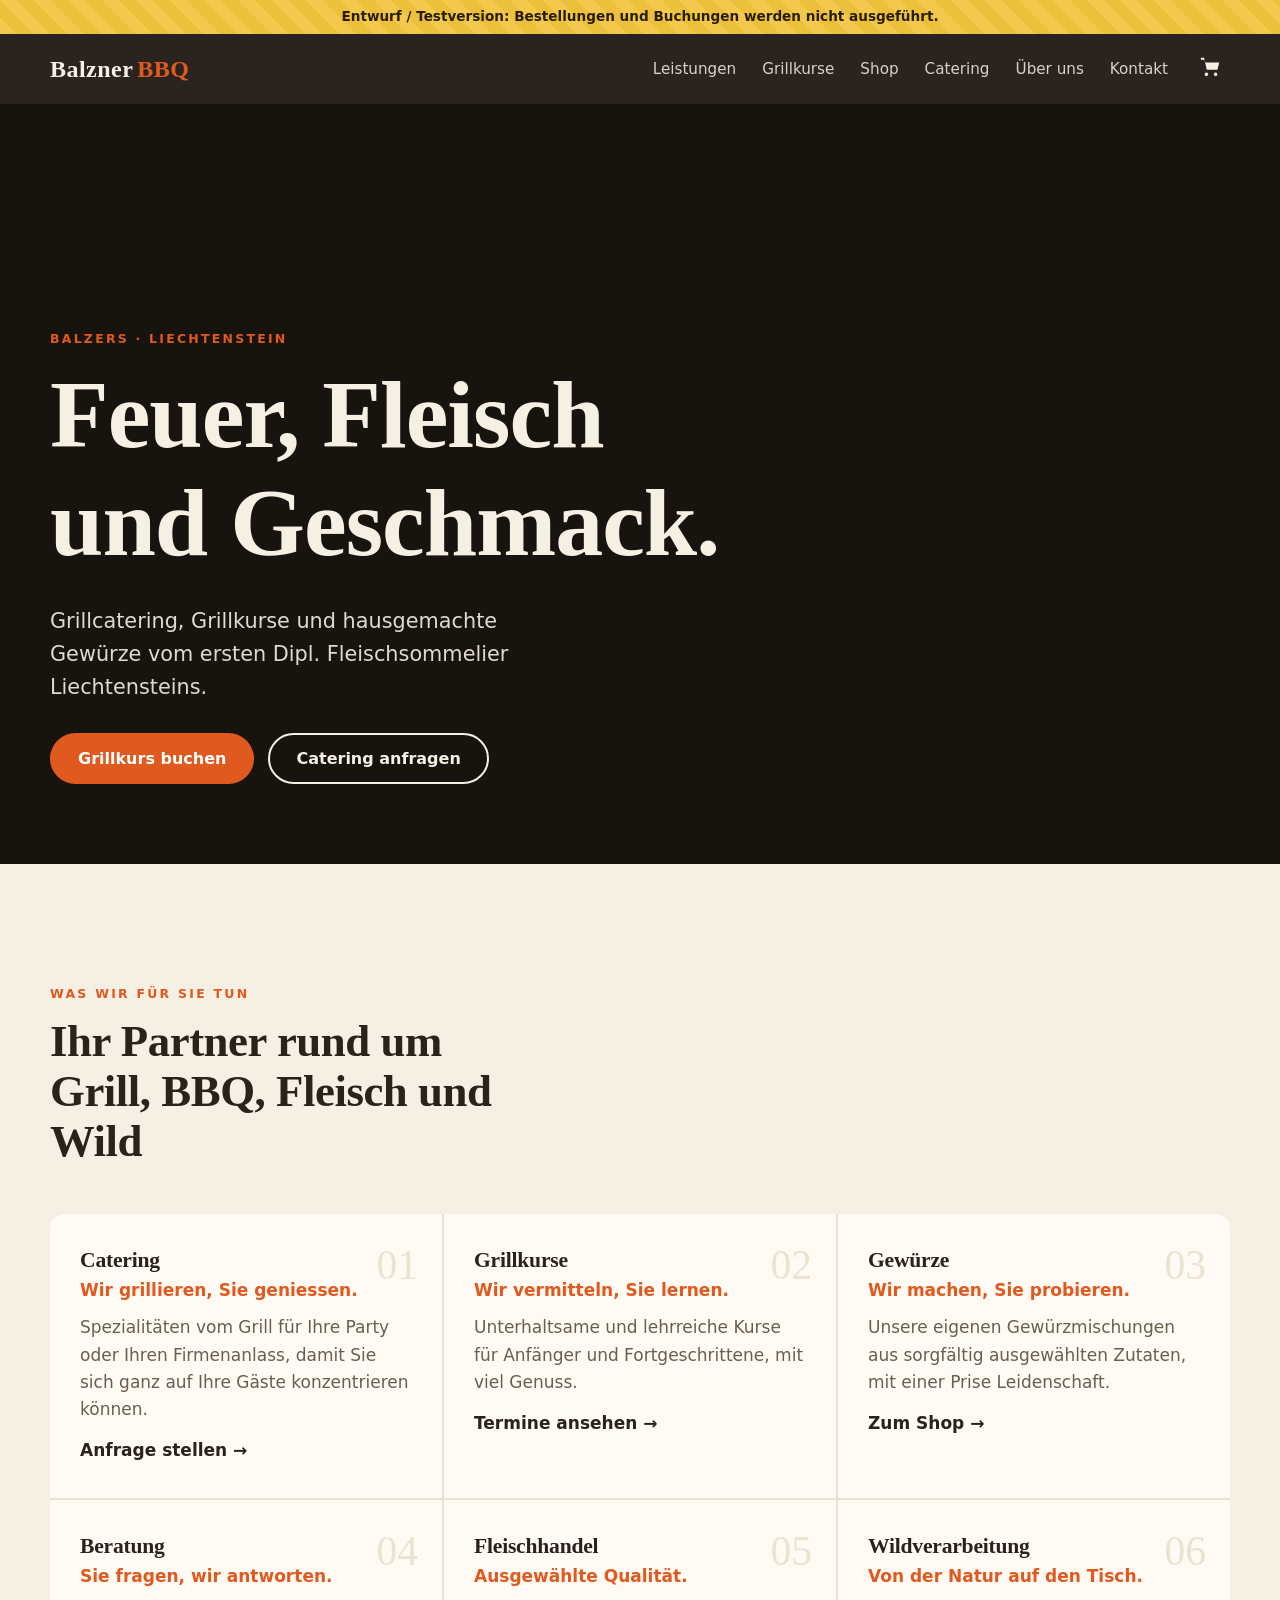
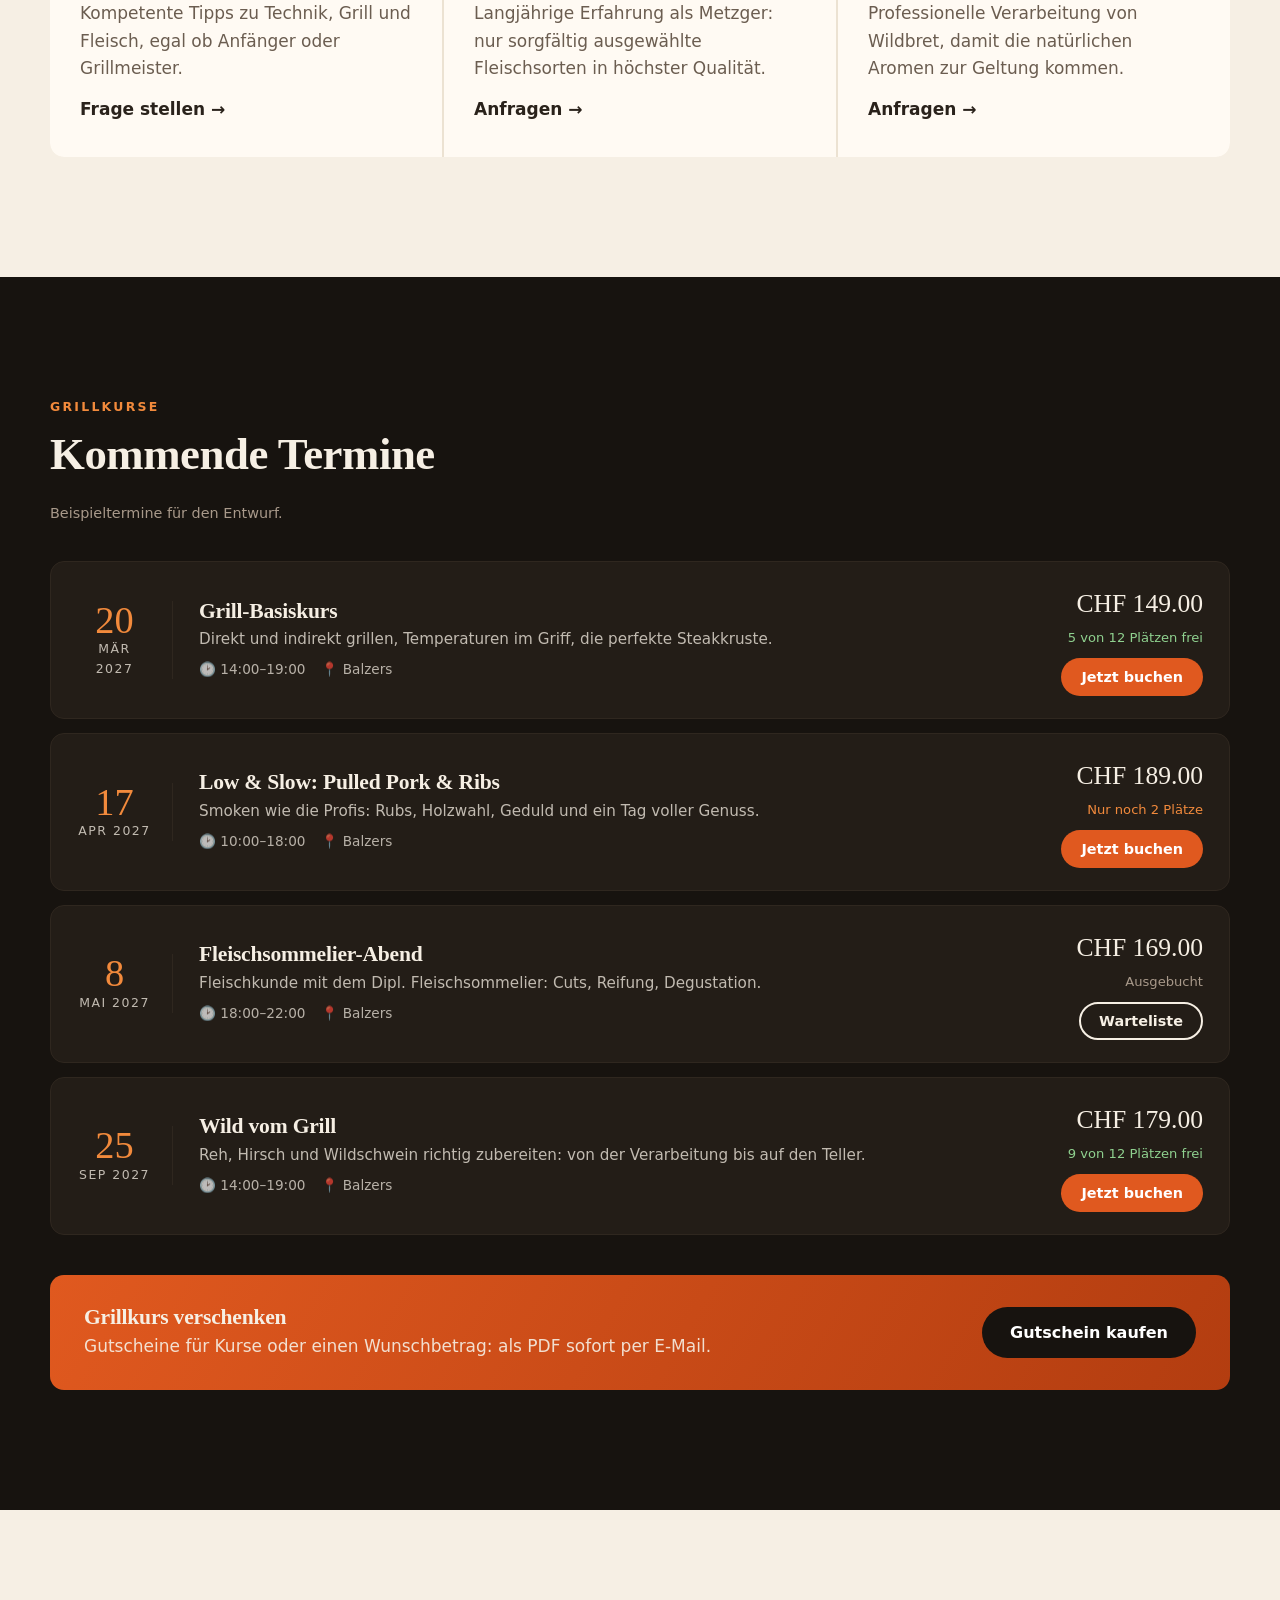
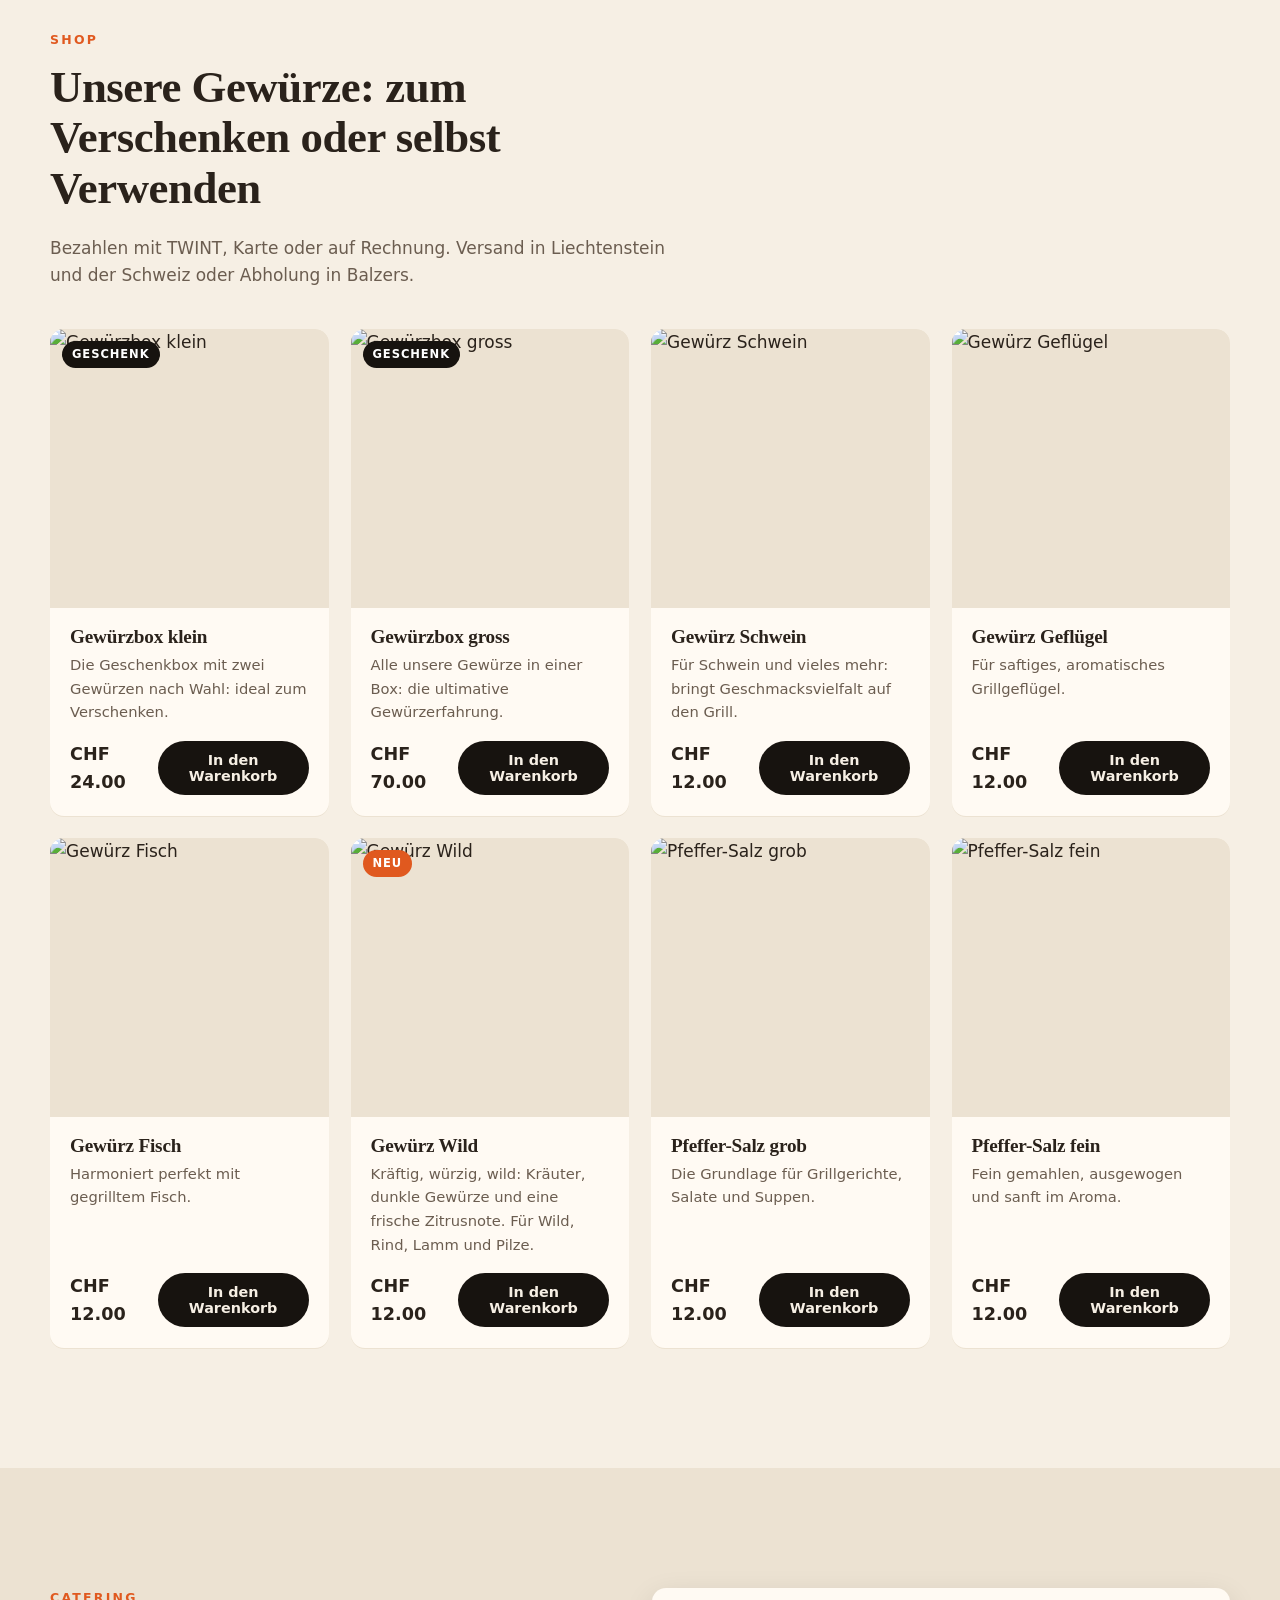
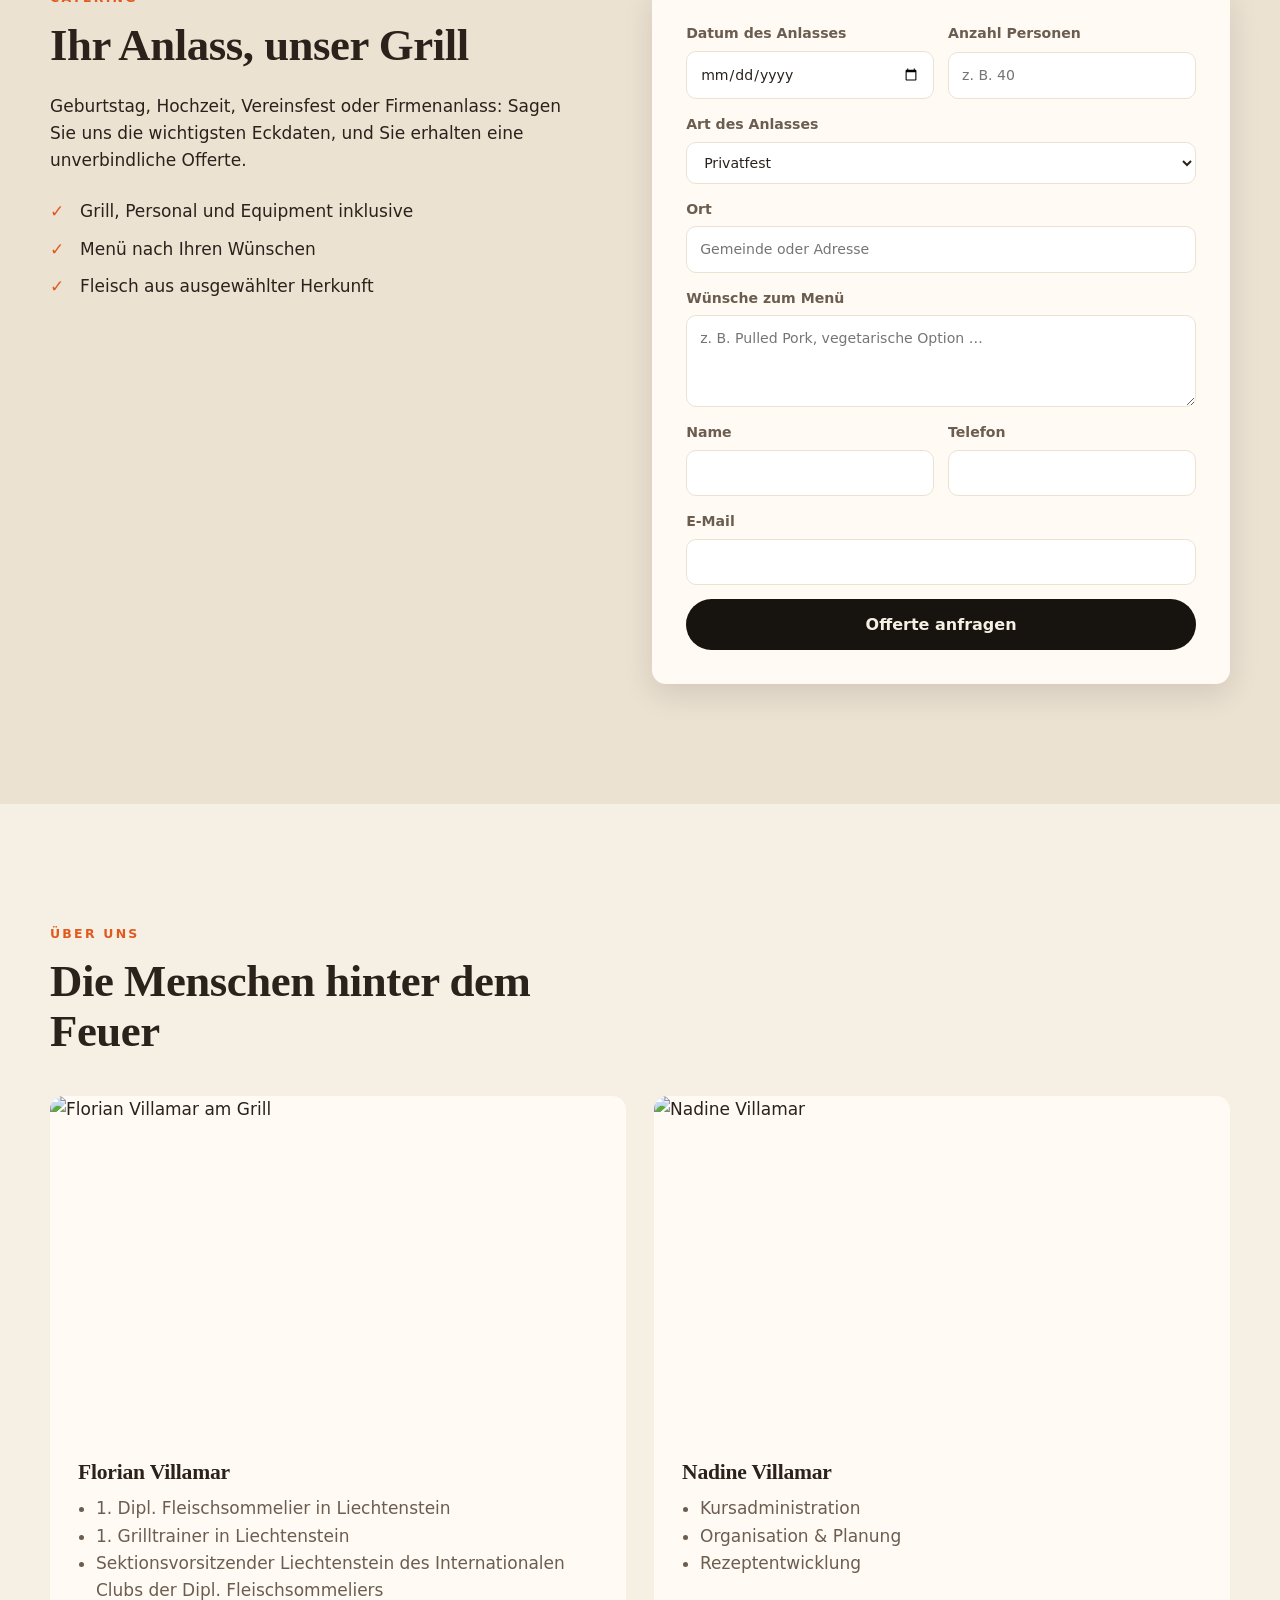
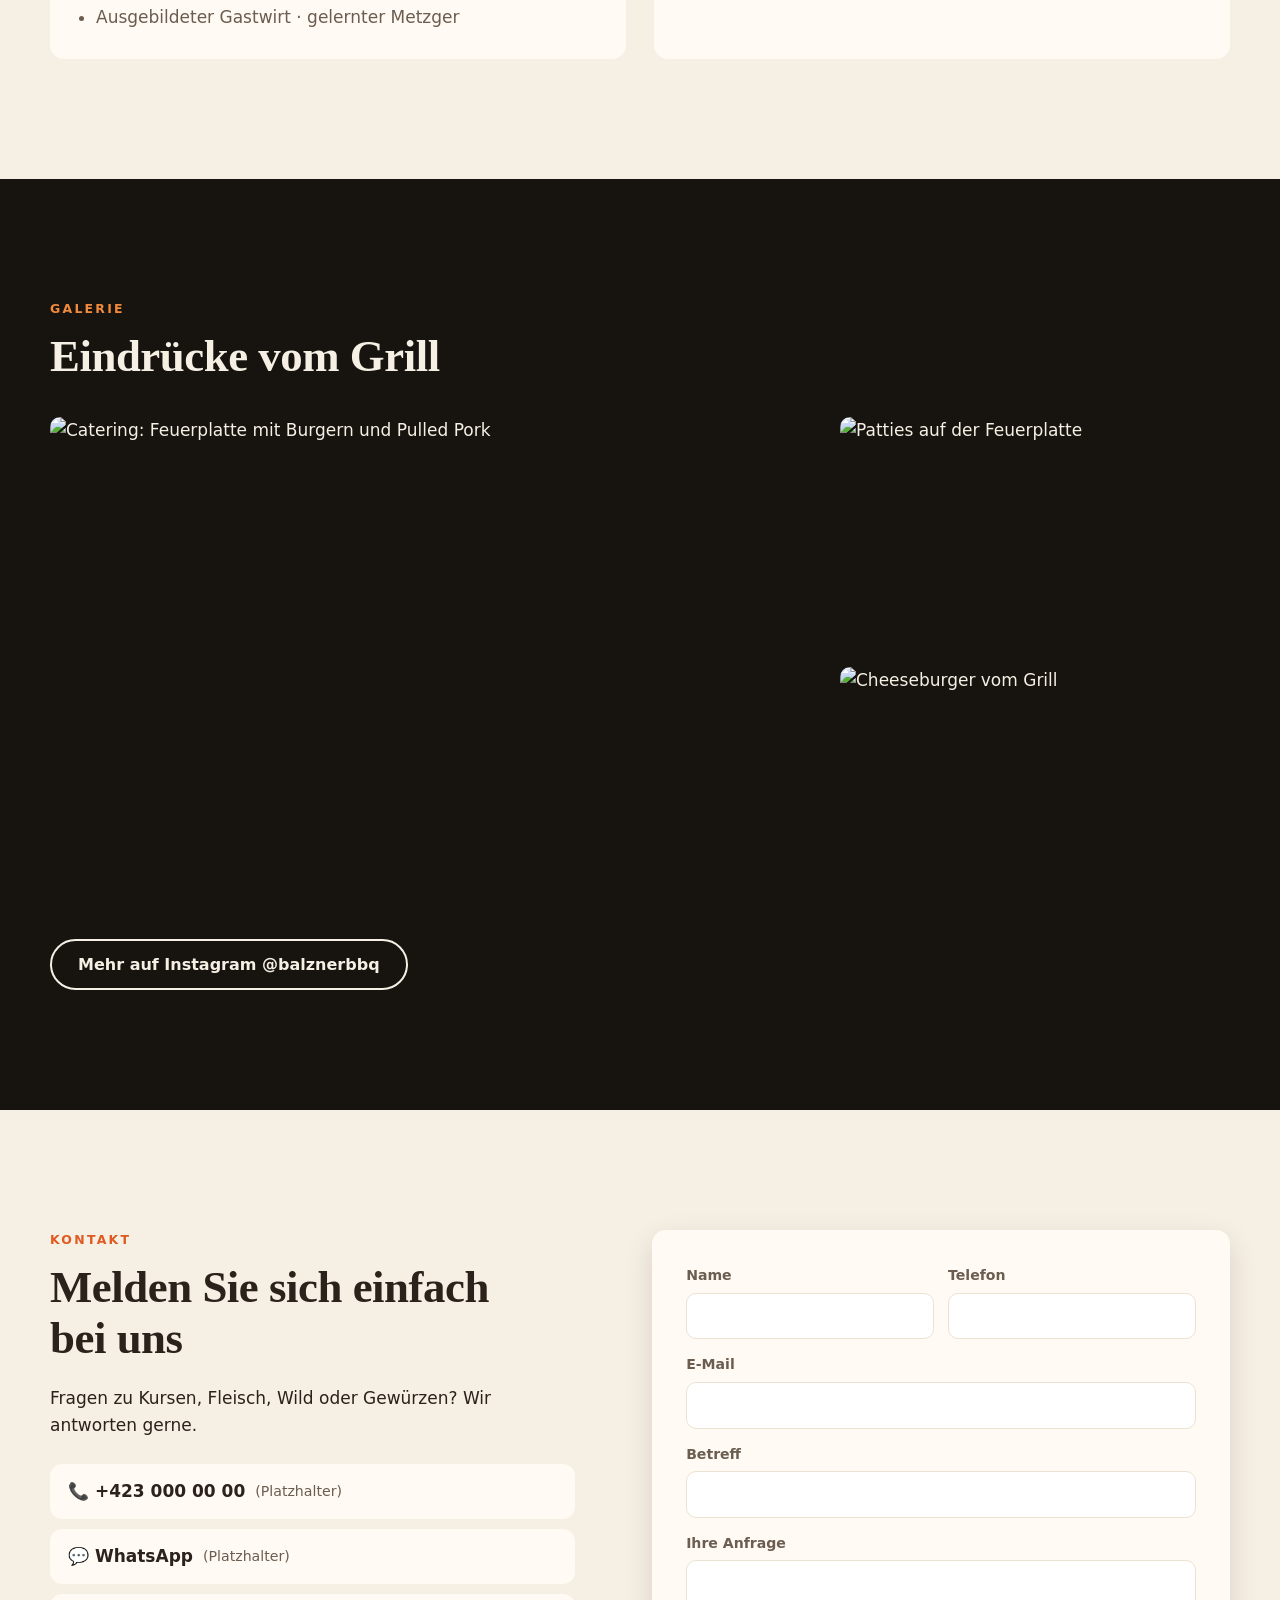
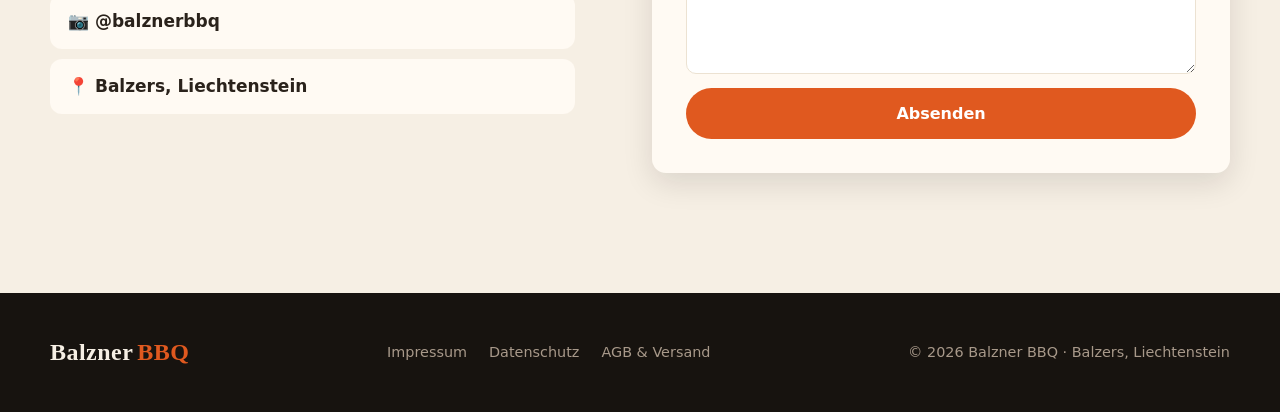
==== index.html @ 709d70c5 "Entwurf neue Webseite Balzner BBQ Statische Seite mit Shop-Demo (Warenkorb, Gewürzbox-Auswahl, TWINT" ====
<!doctype html>
<html lang="de">
<head>
  <meta charset="utf-8">
  <meta name="viewport" content="width=device-width, initial-scale=1">
  <!-- Testversion: Suchmaschinen sollen diese Seite NICHT aufnehmen. Für die fertige Seite entfernen. -->
  <meta name="robots" content="noindex, nofollow">
  <title>Balzner BBQ – Grillcatering, Kurse & Gewürze aus Balzers</title>
  <meta name="description" content="Grillcatering, Grillkurse, Gewürze, Fleisch und Wild aus Balzers, Liechtenstein.">
  <link rel="stylesheet" href="css/style.css">
</head>
<body>

<div class="demo-banner">Entwurf / Testversion: Bestellungen und Buchungen werden nicht ausgeführt.</div>

<header class="kopf" id="kopf">
  <div class="wrap kopf-inner">
    <a href="#top" class="logo">Balzner<span>BBQ</span></a>
    <nav class="nav" id="nav">
      <a href="#leistungen">Leistungen</a>
      <a href="#kurse">Grillkurse</a>
      <a href="#shop">Shop</a>
      <a href="#catering">Catering</a>
      <a href="#team">Über uns</a>
      <a href="#kontakt">Kontakt</a>
    </nav>
    <button class="warenkorb-btn" id="warenkorbOeffnen" aria-label="Warenkorb öffnen">
      <svg viewBox="0 0 24 24" width="22" height="22" aria-hidden="true"><path fill="currentColor" d="M7 18a2 2 0 1 0 0 4 2 2 0 0 0 0-4zm10 0a2 2 0 1 0 0 4 2 2 0 0 0 0-4zM5.2 4l.6 3H21l-2 8H7.4L4.4 2H1v2h2.6z"/></svg>
      <span class="badge" id="warenkorbAnzahl">0</span>
    </button>
    <button class="menu-btn" id="menuBtn" aria-label="Menü">☰</button>
  </div>
</header>

<main id="top">

  <!-- HERO -->
  <section class="hero">
    <div class="hero-bild" style="background-image:url('https://balzner-bbq.li/wp-content/uploads/2023/06/cropped-cropped-cropped-cropped-DSCF2362-scaled-1.jpg')"></div>
    <div class="wrap hero-inhalt">
      <p class="eyebrow">Balzers · Liechtenstein</p>
      <h1>Feuer, Fleisch<br>und Geschmack.</h1>
      <p class="lead">Grillcatering, Grillkurse und hausgemachte Gewürze vom ersten Dipl. Fleischsommelier Liechtensteins.</p>
      <div class="hero-buttons">
        <a href="#kurse" class="btn btn-glut">Grillkurs buchen</a>
        <a href="#catering" class="btn btn-hell">Catering anfragen</a>
      </div>
    </div>
  </section>

  <!-- LEISTUNGEN -->
  <section class="sektion" id="leistungen">
    <div class="wrap">
      <p class="eyebrow">Was wir für Sie tun</p>
      <h2>Ihr Partner rund um Grill, BBQ, Fleisch und Wild</h2>
      <div class="leistungen">
        <article class="leistung">
          <span class="nr">01</span>
          <h3>Catering</h3>
          <p class="claim">Wir grillieren, Sie geniessen.</p>
          <p>Spezialitäten vom Grill für Ihre Party oder Ihren Firmenanlass, damit Sie sich ganz auf Ihre Gäste konzentrieren können.</p>
          <a href="#catering" class="link">Anfrage stellen →</a>
        </article>
        <article class="leistung">
          <span class="nr">02</span>
          <h3>Grillkurse</h3>
          <p class="claim">Wir vermitteln, Sie lernen.</p>
          <p>Unterhaltsame und lehrreiche Kurse für Anfänger und Fortgeschrittene, mit viel Genuss.</p>
          <a href="#kurse" class="link">Termine ansehen →</a>
        </article>
        <article class="leistung">
          <span class="nr">03</span>
          <h3>Gewürze</h3>
          <p class="claim">Wir machen, Sie probieren.</p>
          <p>Unsere eigenen Gewürzmischungen aus sorgfältig ausgewählten Zutaten, mit einer Prise Leidenschaft.</p>
          <a href="#shop" class="link">Zum Shop →</a>
        </article>
        <article class="leistung">
          <span class="nr">04</span>
          <h3>Beratung</h3>
          <p class="claim">Sie fragen, wir antworten.</p>
          <p>Kompetente Tipps zu Technik, Grill und Fleisch, egal ob Anfänger oder Grillmeister.</p>
          <a href="#kontakt" class="link">Frage stellen →</a>
        </article>
        <article class="leistung">
          <span class="nr">05</span>
          <h3>Fleischhandel</h3>
          <p class="claim">Ausgewählte Qualität.</p>
          <p>Langjährige Erfahrung als Metzger: nur sorgfältig ausgewählte Fleischsorten in höchster Qualität.</p>
          <a href="#kontakt" class="link">Anfragen →</a>
        </article>
        <article class="leistung">
          <span class="nr">06</span>
          <h3>Wildverarbeitung</h3>
          <p class="claim">Von der Natur auf den Tisch.</p>
          <p>Professionelle Verarbeitung von Wildbret, damit die natürlichen Aromen zur Geltung kommen.</p>
          <a href="#kontakt" class="link">Anfragen →</a>
        </article>
      </div>
    </div>
  </section>

  <!-- GRILLKURSE -->
  <section class="sektion dunkel" id="kurse">
    <div class="wrap">
      <p class="eyebrow">Grillkurse</p>
      <h2>Kommende Termine</h2>
      <p class="hinweis-klein">Beispieltermine für den Entwurf.</p>
      <div class="kurse" id="kursListe"><!-- wird von js/app.js gefüllt --></div>
      <div class="gutschein">
        <div>
          <h3>Grillkurs verschenken</h3>
          <p>Gutscheine für Kurse oder einen Wunschbetrag: als PDF sofort per E-Mail.</p>
        </div>
        <button class="btn btn-glut" data-gutschein>Gutschein kaufen</button>
      </div>
    </div>
  </section>

  <!-- SHOP -->
  <section class="sektion" id="shop">
    <div class="wrap">
      <p class="eyebrow">Shop</p>
      <h2>Unsere Gewürze: zum Verschenken oder selbst Verwenden</h2>
      <p class="sub">Bezahlen mit TWINT, Karte oder auf Rechnung. Versand in Liechtenstein und der Schweiz oder Abholung in Balzers.</p>
      <div class="produkte" id="produktListe"><!-- wird von js/app.js gefüllt --></div>
    </div>
  </section>

  <!-- CATERING -->
  <section class="sektion akzent" id="catering">
    <div class="wrap catering">
      <div>
        <p class="eyebrow">Catering</p>
        <h2>Ihr Anlass, unser Grill</h2>
        <p>Geburtstag, Hochzeit, Vereinsfest oder Firmenanlass: Sagen Sie uns die wichtigsten Eckdaten, und Sie erhalten eine unverbindliche Offerte.</p>
        <ul class="haken">
          <li>Grill, Personal und Equipment inklusive</li>
          <li>Menü nach Ihren Wünschen</li>
          <li>Fleisch aus ausgewählter Herkunft</li>
        </ul>
      </div>
      <form class="formular" id="cateringForm">
        <div class="reihe">
          <label>Datum des Anlasses<input type="date" name="datum" required></label>
          <label>Anzahl Personen<input type="number" name="personen" min="10" placeholder="z. B. 40" required></label>
        </div>
        <label>Art des Anlasses
          <select name="art">
            <option>Privatfest</option><option>Firmenanlass</option><option>Hochzeit</option><option>Vereinsfest</option><option>Anderes</option>
          </select>
        </label>
        <label>Ort<input type="text" name="ort" placeholder="Gemeinde oder Adresse"></label>
        <label>Wünsche zum Menü<textarea name="wuensche" rows="3" placeholder="z. B. Pulled Pork, vegetarische Option …"></textarea></label>
        <div class="reihe">
          <label>Name<input type="text" name="name" required></label>
          <label>Telefon<input type="tel" name="telefon" required></label>
        </div>
        <label>E-Mail<input type="email" name="email" required></label>
        <button class="btn btn-dunkel" type="submit">Offerte anfragen</button>
      </form>
    </div>
  </section>

  <!-- TEAM -->
  <section class="sektion" id="team">
    <div class="wrap">
      <p class="eyebrow">Über uns</p>
      <h2>Die Menschen hinter dem Feuer</h2>
      <div class="team">
        <article class="person">
          <img src="https://balzner-bbq.li/wp-content/uploads/2021/03/villa-bge-zange-SMALL.jpg" alt="Florian Villamar am Grill" loading="lazy">
          <div>
            <h3>Florian Villamar</h3>
            <ul>
              <li>1. Dipl. Fleischsommelier in Liechtenstein</li>
              <li>1. Grilltrainer in Liechtenstein</li>
              <li>Sektionsvorsitzender Liechtenstein des Internationalen Clubs der Dipl. Fleischsommeliers</li>
              <li>Ausgebildeter Gastwirt · gelernter Metzger</li>
            </ul>
          </div>
        </article>
        <article class="person">
          <img src="https://balzner-bbq.li/wp-content/uploads/2021/03/cropped-IMGP2671hg.jpg" alt="Nadine Villamar" loading="lazy">
          <div>
            <h3>Nadine Villamar</h3>
            <ul>
              <li>Kursadministration</li>
              <li>Organisation & Planung</li>
              <li>Rezeptentwicklung</li>
            </ul>
          </div>
        </article>
      </div>
    </div>
  </section>

  <!-- GALERIE (eigene Bilder statt Instagram-Feed) -->
  <section class="sektion dunkel" id="galerie">
    <div class="wrap">
      <p class="eyebrow">Galerie</p>
      <h2>Eindrücke vom Grill</h2>
      <div class="galerie">
        <img src="https://balzner-bbq.li/wp-content/uploads/2023/06/cropped-DSCF2290-scaled-2.jpg" alt="Catering: Feuerplatte mit Burgern und Pulled Pork" loading="lazy">
        <img src="https://balzner-bbq.li/wp-content/uploads/2023/06/cropped-DSCF2277-scaled-1.jpg" alt="Patties auf der Feuerplatte" loading="lazy">
        <img src="https://balzner-bbq.li/wp-content/uploads/2020/07/20382394-5788-47F7-A30A-A5E1FEEA3D3F.jpg" alt="Cheeseburger vom Grill" loading="lazy">
      </div>
      <a class="btn btn-hell" href="https://www.instagram.com/balznerbbq/" target="_blank" rel="noopener">Mehr auf Instagram @balznerbbq</a>
    </div>
  </section>

  <!-- KONTAKT -->
  <section class="sektion" id="kontakt">
    <div class="wrap kontakt">
      <div>
        <p class="eyebrow">Kontakt</p>
        <h2>Melden Sie sich einfach bei uns</h2>
        <p>Fragen zu Kursen, Fleisch, Wild oder Gewürzen? Wir antworten gerne.</p>
        <div class="kontakt-wege">
          <!-- PLATZHALTER: echte Nummer / Adresse vom Kunden einsetzen -->
          <a href="tel:+423000000000" class="weg">📞 +423 000 00 00 <small>(Platzhalter)</small></a>
          <a href="https://wa.me/423000000000" class="weg">💬 WhatsApp <small>(Platzhalter)</small></a>
          <a href="https://www.instagram.com/balznerbbq/" class="weg" target="_blank" rel="noopener">📷 @balznerbbq</a>
          <span class="weg">📍 Balzers, Liechtenstein</span>
        </div>
      </div>
      <form class="formular" id="kontaktForm">
        <div class="reihe">
          <label>Name<input type="text" name="name" required></label>
          <label>Telefon<input type="tel" name="telefon"></label>
        </div>
        <label>E-Mail<input type="email" name="email" required></label>
        <label>Betreff<input type="text" name="betreff"></label>
        <label>Ihre Anfrage<textarea name="anfrage" rows="4" required></textarea></label>
        <button class="btn btn-glut" type="submit">Absenden</button>
      </form>
    </div>
  </section>
</main>

<footer class="fuss">
  <div class="wrap fuss-inner">
    <div class="logo">Balzner<span>BBQ</span></div>
    <nav>
      <a href="#" data-info="impressum">Impressum</a>
      <a href="#" data-info="datenschutz">Datenschutz</a>
      <a href="#" data-info="agb">AGB & Versand</a>
    </nav>
    <p>© <span id="jahr"></span> Balzner BBQ · Balzers, Liechtenstein</p>
  </div>
</footer>

<!-- WARENKORB (seitliche Leiste) -->
<div class="overlay" id="overlay"></div>
<aside class="warenkorb" id="warenkorb" aria-label="Warenkorb">
  <div class="wk-kopf">
    <h3>Warenkorb</h3>
    <button class="schliessen" data-schliessen aria-label="Schliessen">×</button>
  </div>
  <div class="wk-inhalt" id="wkInhalt"></div>
  <div class="wk-fuss" id="wkFuss"></div>
</aside>

<!-- DIALOG (für Box-Auswahl, Kursbuchung, Kasse, Meldungen) -->
<dialog class="dialog" id="dialog">
  <button class="schliessen" data-dialog-zu aria-label="Schliessen">×</button>
  <div id="dialogInhalt"></div>
</dialog>

<script src="js/data.js"></script>
<script src="js/app.js"></script>
</body>
</html>
---- css/style.css ----
/* =========================================================
   Balzner BBQ – Gestaltung
   Farben: Kohle (dunkel), Glut (orange), Asche/Creme (hell)
   Schriften: Systemschriften, damit nichts von Google & Co. geladen wird (Datenschutz)
   ========================================================= */

:root {
  --kohle: #17130f;
  --kohle-2: #231d17;
  --kohle-3: #2f271f;
  --glut: #e0591f;
  --glut-hell: #f28a3c;
  --creme: #f6efe4;
  --creme-2: #ece2d2;
  --text: #2a221b;
  --text-hell: #6b5d50;
  --weiss: #fffaf3;
  --radius: 14px;
  --schatten: 0 10px 30px rgba(23, 19, 15, .12);
  --titel: "Iowan Old Style", "Palatino Linotype", Palatino, Georgia, serif;
  --sans: system-ui, -apple-system, "Segoe UI", Roboto, "Helvetica Neue", Arial, sans-serif;
}

* { box-sizing: border-box; }
html { scroll-behavior: smooth; scroll-padding-top: 90px; }
body {
  margin: 0;
  font-family: var(--sans);
  font-size: 17px;
  line-height: 1.6;
  color: var(--text);
  background: var(--creme);
  -webkit-font-smoothing: antialiased;
}
img { max-width: 100%; display: block; }
a { color: inherit; }
h1, h2, h3 { font-family: var(--titel); line-height: 1.12; margin: 0 0 .5em; letter-spacing: -.01em; }
h2 { font-size: clamp(1.8rem, 4vw, 2.8rem); max-width: 22ch; }
h3 { font-size: 1.35rem; }

.wrap { width: min(1180px, 100% - 32px); margin-inline: auto; }

/* Hinweis-Balken oben für die Testversion */
.demo-banner {
  background: repeating-linear-gradient(45deg, #f2c94c, #f2c94c 12px, #ecc03a 12px, #ecc03a 24px);
  color: #2a1d00; text-align: center; font-size: .85rem; font-weight: 600; padding: 6px 12px;
}

/* ---------- Kopfzeile ---------- */
.kopf {
  position: sticky; top: 0; z-index: 50;
  background: rgba(23, 19, 15, .92);
  backdrop-filter: blur(10px);
  color: var(--creme);
}
.kopf-inner { display: flex; align-items: center; gap: 24px; height: 70px; }
.logo { font-family: var(--titel); font-size: 1.5rem; font-weight: 700; text-decoration: none; letter-spacing: .02em; }
.logo span { color: var(--glut); margin-left: 4px; }
.nav { display: flex; gap: 26px; margin-left: auto; }
.nav a { text-decoration: none; font-size: .95rem; opacity: .85; transition: opacity .2s, color .2s; }
.nav a:hover { opacity: 1; color: var(--glut-hell); }
.warenkorb-btn, .menu-btn {
  background: none; border: 0; color: inherit; cursor: pointer; position: relative; padding: 8px;
}
.badge {
  position: absolute; top: 0; right: -4px; min-width: 20px; height: 20px; border-radius: 10px;
  background: var(--glut); color: #fff; font-size: .72rem; font-weight: 700;
  display: grid; place-items: center; padding: 0 5px;
}
.badge.leer { display: none; }
.menu-btn { display: none; font-size: 1.5rem; }

/* ---------- Buttons ---------- */
.btn {
  display: inline-flex; align-items: center; justify-content: center; gap: 8px;
  padding: 14px 26px; border-radius: 999px; border: 2px solid transparent;
  font: 600 1rem var(--sans); text-decoration: none; cursor: pointer;
  transition: transform .15s, background .2s, color .2s, border-color .2s;
}
.btn:hover { transform: translateY(-2px); }
.btn:disabled { opacity: .45; cursor: not-allowed; transform: none; }
.btn-glut { background: var(--glut); color: #fff; }
.btn-glut:hover { background: var(--glut-hell); }
.btn-hell { border-color: currentColor; color: var(--creme); background: transparent; }
.btn-hell:hover { background: var(--creme); color: var(--kohle); border-color: var(--creme); }
.btn-dunkel { background: var(--kohle); color: var(--creme); }
.btn-klein { padding: 9px 18px; font-size: .9rem; }
.btn-voll { width: 100%; }

/* ---------- Hero ---------- */
.hero { position: relative; min-height: min(86vh, 760px); display: flex; align-items: flex-end; color: var(--creme); overflow: hidden; background: var(--kohle); }
.hero-bild { position: absolute; inset: 0; background-size: cover; background-position: center; transform: scale(1.04); }
.hero::after {
  content: ""; position: absolute; inset: 0;
  background: linear-gradient(180deg, rgba(23,19,15,.25) 0%, rgba(23,19,15,.55) 50%, rgba(23,19,15,.95) 100%);
}
.hero-inhalt { position: relative; z-index: 1; padding: 120px 0 80px; }
.hero h1 { font-size: clamp(2.8rem, 8vw, 6rem); margin-bottom: .3em; }
.lead { font-size: clamp(1.1rem, 2vw, 1.3rem); max-width: 40ch; opacity: .9; }
.hero-buttons { display: flex; flex-wrap: wrap; gap: 14px; margin-top: 28px; }
.eyebrow {
  text-transform: uppercase; letter-spacing: .18em; font-size: .78rem; font-weight: 700;
  color: var(--glut); margin: 0 0 12px;
}

/* ---------- Sektionen ---------- */
.sektion { padding: clamp(64px, 10vw, 120px) 0; }
.sektion.dunkel { background: var(--kohle); color: var(--creme); }
.sektion.dunkel .eyebrow { color: var(--glut-hell); }
.sektion.akzent { background: var(--creme-2); }
.sub, .hinweis-klein { color: var(--text-hell); max-width: 60ch; }
.dunkel .hinweis-klein { color: #a8998a; font-size: .9rem; }

/* Leistungen */
.leistungen { display: grid; grid-template-columns: repeat(auto-fill, minmax(300px, 1fr)); gap: 2px; margin-top: 48px; background: var(--creme-2); border-radius: var(--radius); overflow: hidden; }
.leistung { background: var(--weiss); padding: 34px 30px; position: relative; transition: background .2s; }
.leistung:hover { background: #fff; }
.leistung .nr { font-family: var(--titel); font-size: 2.6rem; color: var(--creme-2); position: absolute; top: 18px; right: 24px; }
.leistung .claim { color: var(--glut); font-weight: 600; margin: -6px 0 10px; }
.leistung p { margin: 0 0 14px; color: var(--text-hell); }
.link { font-weight: 600; text-decoration: none; color: var(--text); }
.link:hover { color: var(--glut); }

/* Kurse */
.kurse { display: grid; gap: 14px; margin: 36px 0 40px; }
.kurs {
  display: grid; grid-template-columns: 96px 1fr auto; gap: 26px; align-items: center;
  background: var(--kohle-2); border: 1px solid var(--kohle-3); border-radius: var(--radius); padding: 22px 26px;
  transition: border-color .2s;
}
.kurs:hover { border-color: var(--glut); }
.kurs-datum { text-align: center; border-right: 1px solid var(--kohle-3); padding-right: 20px; }
.kurs-datum .tag { font-family: var(--titel); font-size: 2.4rem; line-height: 1; color: var(--glut-hell); }
.kurs-datum .monat { text-transform: uppercase; letter-spacing: .12em; font-size: .78rem; opacity: .75; }
.kurs h3 { margin-bottom: .2em; }
.kurs p { margin: 0; opacity: .75; font-size: .95rem; }
.kurs-meta { display: flex; flex-wrap: wrap; gap: 16px; font-size: .85rem; opacity: .7; margin-top: 8px; }
.kurs-aktion { text-align: right; }
.kurs-preis { font-family: var(--titel); font-size: 1.6rem; display: block; }
.plaetze { font-size: .82rem; display: block; margin: 2px 0 10px; color: #8fd18f; }
.plaetze.wenig { color: var(--glut-hell); }
.plaetze.voll { color: #a8998a; }

.gutschein {
  display: flex; gap: 24px; align-items: center; justify-content: space-between; flex-wrap: wrap;
  background: linear-gradient(120deg, var(--glut) 0%, #b33d10 100%); border-radius: var(--radius); padding: 30px 34px;
}
.gutschein h3 { margin-bottom: .2em; }
.gutschein p { margin: 0; opacity: .9; }
.gutschein .btn-glut { background: var(--kohle); }

/* Produkte */
.produkte { display: grid; grid-template-columns: repeat(auto-fill, minmax(250px, 1fr)); gap: 22px; margin-top: 40px; }
.produkt {
  background: var(--weiss); border-radius: var(--radius); overflow: hidden; display: flex; flex-direction: column;
  box-shadow: 0 1px 0 var(--creme-2); transition: transform .2s, box-shadow .2s; position: relative;
}
.produkt:hover { transform: translateY(-4px); box-shadow: var(--schatten); }
.produkt img { aspect-ratio: 1; object-fit: cover; width: 100%; background: var(--creme-2); }
.produkt-text { padding: 18px 20px 20px; display: flex; flex-direction: column; flex: 1; }
.produkt h3 { font-size: 1.2rem; margin-bottom: .3em; }
.produkt p { color: var(--text-hell); font-size: .92rem; margin: 0 0 16px; flex: 1; }
.produkt-fuss { display: flex; align-items: center; justify-content: space-between; gap: 10px; }
.preis { font-weight: 700; font-size: 1.1rem; }
.tag-neu { position: absolute; top: 12px; left: 12px; background: var(--glut); color: #fff; font-size: .72rem; font-weight: 700; padding: 4px 10px; border-radius: 99px; text-transform: uppercase; letter-spacing: .08em; }
.tag-box { background: var(--kohle); }

/* Catering + Formulare */
.catering, .kontakt { display: grid; grid-template-columns: 1fr 1.1fr; gap: clamp(32px, 6vw, 80px); align-items: start; }
.haken { list-style: none; padding: 0; margin: 24px 0 0; }
.haken li { padding-left: 30px; position: relative; margin-bottom: 10px; }
.haken li::before { content: "✓"; position: absolute; left: 0; color: var(--glut); font-weight: 700; }
.formular { background: var(--weiss); border-radius: var(--radius); padding: clamp(22px, 4vw, 34px); box-shadow: var(--schatten); display: grid; gap: 14px; }
.formular label { display: grid; gap: 6px; font-size: .88rem; font-weight: 600; color: var(--text-hell); }
.formular input, .formular select, .formular textarea {
  font: inherit; font-weight: 400; color: var(--text); width: 100%;
  border: 1.5px solid var(--creme-2); border-radius: 10px; padding: 11px 13px; background: #fff;
  transition: border-color .2s;
}
.formular input:focus, .formular select:focus, .formular textarea:focus { outline: none; border-color: var(--glut); }
.reihe { display: grid; grid-template-columns: 1fr 1fr; gap: 14px; }

/* Team */
.team { display: grid; grid-template-columns: 1fr 1fr; gap: 28px; margin-top: 40px; }
.person { background: var(--weiss); border-radius: var(--radius); overflow: hidden; display: grid; grid-template-rows: 340px auto; }
.person img { width: 100%; height: 100%; object-fit: cover; object-position: center 25%; }
.person > div { padding: 24px 28px 28px; }
.person ul { margin: 0; padding-left: 18px; color: var(--text-hell); }

/* Galerie */
.galerie { display: grid; grid-template-columns: 2fr 1fr; grid-template-rows: 240px 240px; gap: 10px; margin: 36px 0 32px; }
.galerie img { width: 100%; height: 100%; object-fit: cover; border-radius: 10px; }
.galerie img:first-child { grid-row: span 2; }

/* Kontakt */
.kontakt-wege { display: grid; gap: 10px; margin-top: 24px; }
.weg { display: flex; align-items: center; gap: 10px; text-decoration: none; font-weight: 600; padding: 14px 18px; background: var(--weiss); border-radius: 12px; }
a.weg:hover { color: var(--glut); }
.weg small { font-weight: 400; color: var(--text-hell); }

/* Fusszeile */
.fuss { background: var(--kohle); color: #a8998a; padding: 40px 0; font-size: .9rem; }
.fuss-inner { display: flex; flex-wrap: wrap; gap: 20px; align-items: center; justify-content: space-between; }
.fuss .logo { color: var(--creme); }
.fuss nav { display: flex; gap: 22px; }
.fuss a { text-decoration: none; }
.fuss a:hover { color: var(--creme); }
.fuss p { margin: 0; }

/* ---------- Warenkorb-Leiste ---------- */
.overlay { position: fixed; inset: 0; background: rgba(23,19,15,.5); opacity: 0; pointer-events: none; transition: opacity .25s; z-index: 90; }
.overlay.offen { opacity: 1; pointer-events: auto; }
.warenkorb {
  position: fixed; top: 0; right: 0; bottom: 0; width: min(420px, 100%); z-index: 100;
  background: var(--creme); display: flex; flex-direction: column;
  transform: translateX(100%); transition: transform .3s ease;
}
.warenkorb.offen { transform: none; }
.wk-kopf { display: flex; align-items: center; justify-content: space-between; padding: 20px 24px; border-bottom: 1px solid var(--creme-2); }
.wk-kopf h3 { margin: 0; }
.wk-inhalt { flex: 1; overflow-y: auto; padding: 12px 24px; }
.wk-fuss { padding: 20px 24px; border-top: 1px solid var(--creme-2); background: var(--weiss); }
.wk-pos { display: grid; grid-template-columns: 60px 1fr auto; gap: 14px; align-items: center; padding: 12px 0; border-bottom: 1px solid var(--creme-2); }
.wk-pos img { width: 60px; height: 60px; object-fit: cover; border-radius: 8px; }
.wk-pos h4 { margin: 0; font-size: .98rem; }
.wk-pos small { color: var(--text-hell); display: block; }
.menge { display: inline-flex; align-items: center; gap: 4px; margin-top: 6px; }
.menge button { width: 28px; height: 28px; border-radius: 50%; border: 1px solid var(--creme-2); background: #fff; cursor: pointer; font-size: 1rem; line-height: 1; }
.summe-zeile { display: flex; justify-content: space-between; margin-bottom: 6px; color: var(--text-hell); }
.summe-zeile.total { color: var(--text); font-weight: 700; font-size: 1.15rem; margin: 12px 0 16px; }
.leer-text { text-align: center; color: var(--text-hell); padding: 60px 0; }
.schliessen { background: none; border: 0; font-size: 1.8rem; line-height: 1; cursor: pointer; color: inherit; padding: 4px 8px; }

/* ---------- Dialog ---------- */
.dialog {
  border: 0; border-radius: 18px; padding: 32px; width: min(520px, calc(100% - 32px));
  background: var(--creme); color: var(--text); box-shadow: 0 30px 80px rgba(0,0,0,.35);
  max-height: calc(100vh - 40px);
}
.dialog::backdrop { background: rgba(23,19,15,.6); }
.dialog > .schliessen { position: absolute; top: 12px; right: 12px; }
.dialog h3 { margin-right: 30px; }
.dialog p { color: var(--text-hell); }
.auswahl-liste { display: grid; gap: 8px; margin: 18px 0 22px; }
.auswahl {
  display: flex; align-items: center; gap: 12px; padding: 10px 14px; border-radius: 10px;
  background: var(--weiss); border: 2px solid transparent; cursor: pointer; font-weight: 600;
}
.auswahl:has(input:checked) { border-color: var(--glut); }
.auswahl input { accent-color: var(--glut); width: 18px; height: 18px; }
.zahlarten { display: grid; grid-template-columns: repeat(3, 1fr); gap: 8px; margin: 6px 0 4px; }
.zahlart { position: relative; text-align: center; padding: 12px 6px; border-radius: 10px; background: #fff; border: 2px solid var(--creme-2); cursor: pointer; font-weight: 700; font-size: .9rem; }
.zahlart:has(input:checked) { border-color: var(--glut); }
.zahlart input { position: absolute; opacity: 0; pointer-events: none; }
.dialog .formular { box-shadow: none; padding: 0; background: none; }
.erfolg { text-align: center; }
.erfolg .icon { font-size: 3rem; }
.toast {
  position: fixed; left: 50%; bottom: 24px; transform: translate(-50%, 120px); z-index: 200;
  background: var(--kohle); color: var(--creme); padding: 12px 22px; border-radius: 99px; font-weight: 600;
  transition: transform .3s; box-shadow: var(--schatten);
}
.toast.zeigen { transform: translate(-50%, 0); }

/* ---------- Handy / Tablet ---------- */
@media (max-width: 900px) {
  .nav {
    position: fixed; inset: 96px 0 auto 0; flex-direction: column; gap: 0;
    background: var(--kohle); padding: 8px 16px 20px; display: none;
  }
  .nav.offen { display: flex; }
  .nav a { padding: 12px 0; border-bottom: 1px solid var(--kohle-3); }
  .warenkorb-btn { margin-left: auto; }
  .menu-btn { display: block; }
  .catering, .kontakt, .team { grid-template-columns: 1fr; }
  .kurs { grid-template-columns: 70px 1fr; gap: 16px; padding: 18px; }
  .kurs-datum { padding-right: 14px; }
  .kurs-aktion { grid-column: 1 / -1; display: flex; align-items: center; justify-content: space-between; text-align: left; gap: 10px; flex-wrap: wrap; }
  .plaetze { margin: 0; }
  .galerie { grid-template-columns: 1fr 1fr; grid-template-rows: 220px 150px; }
  .galerie img:first-child { grid-column: span 2; grid-row: auto; }
}
@media (max-width: 520px) {
  .reihe { grid-template-columns: 1fr; }
  .person { grid-template-rows: 280px auto; }
  .hero-buttons .btn { width: 100%; }
  .dialog { padding: 26px 20px; }
}
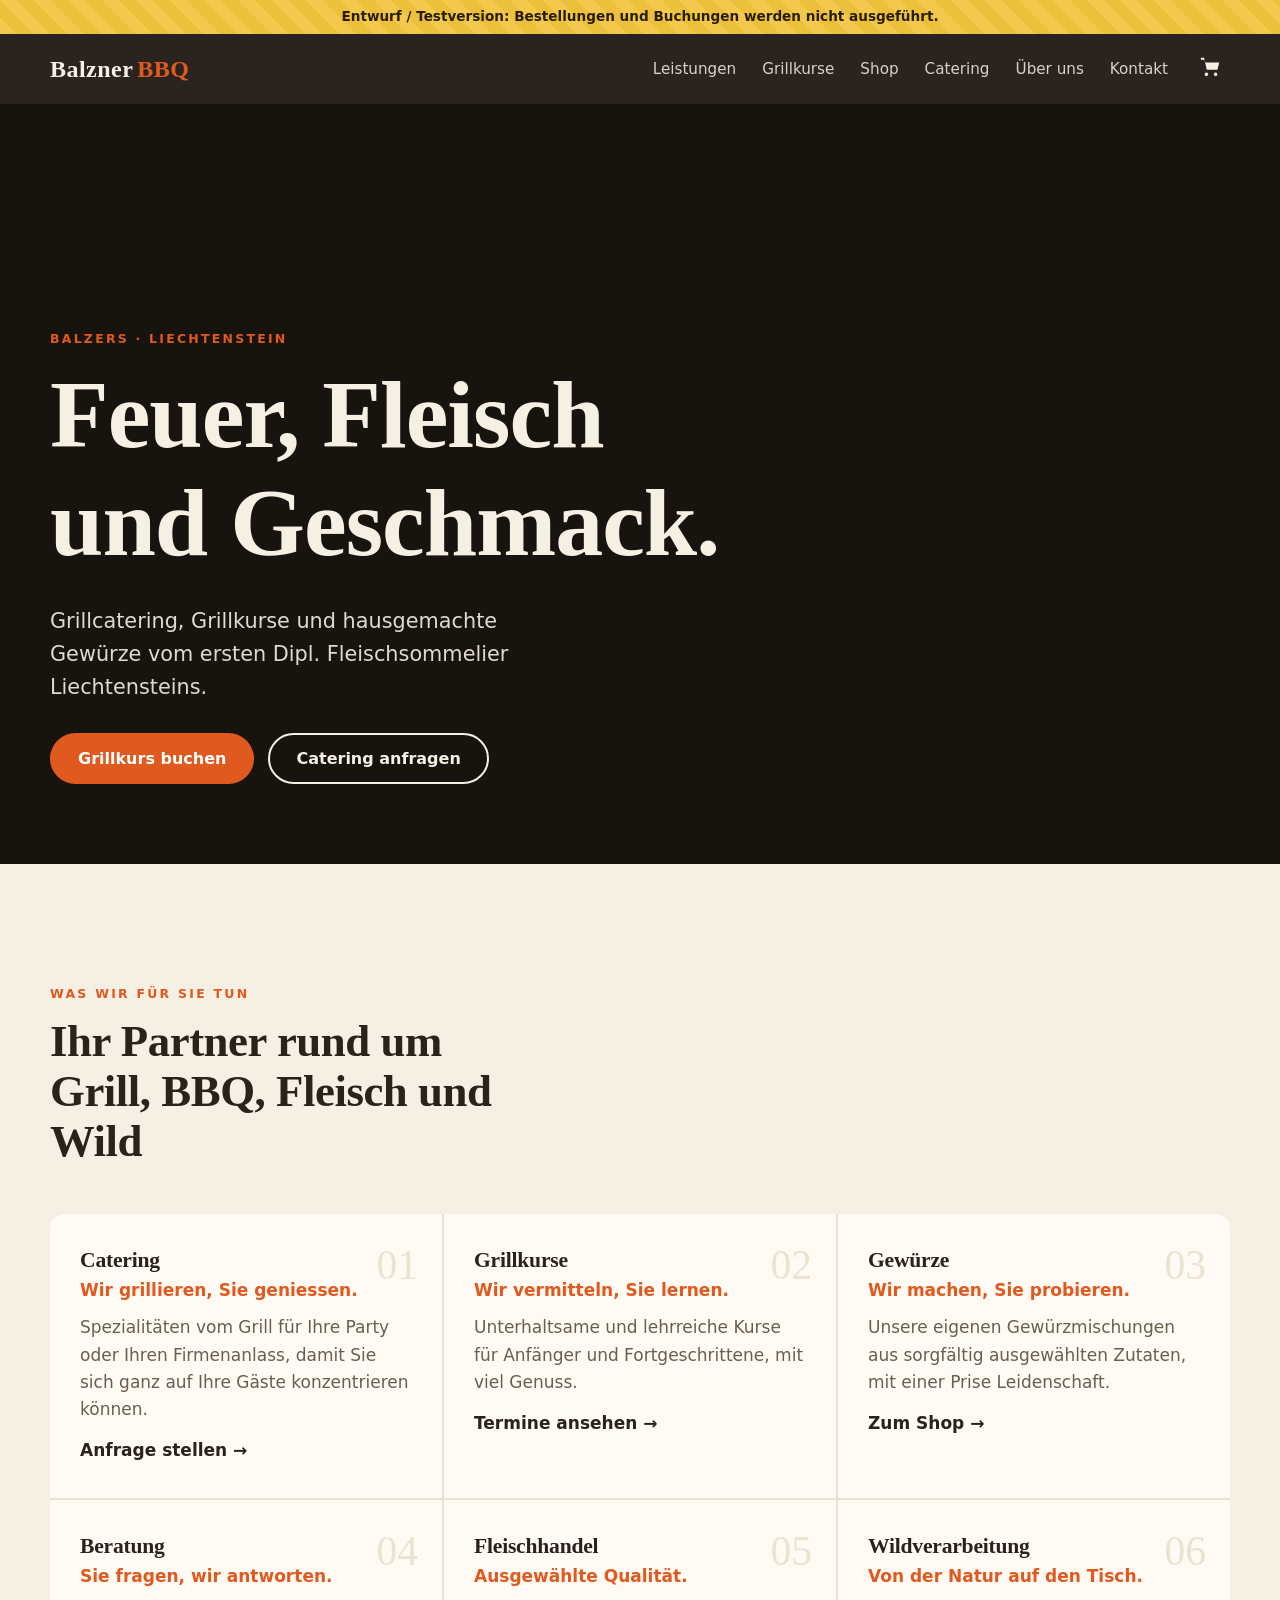
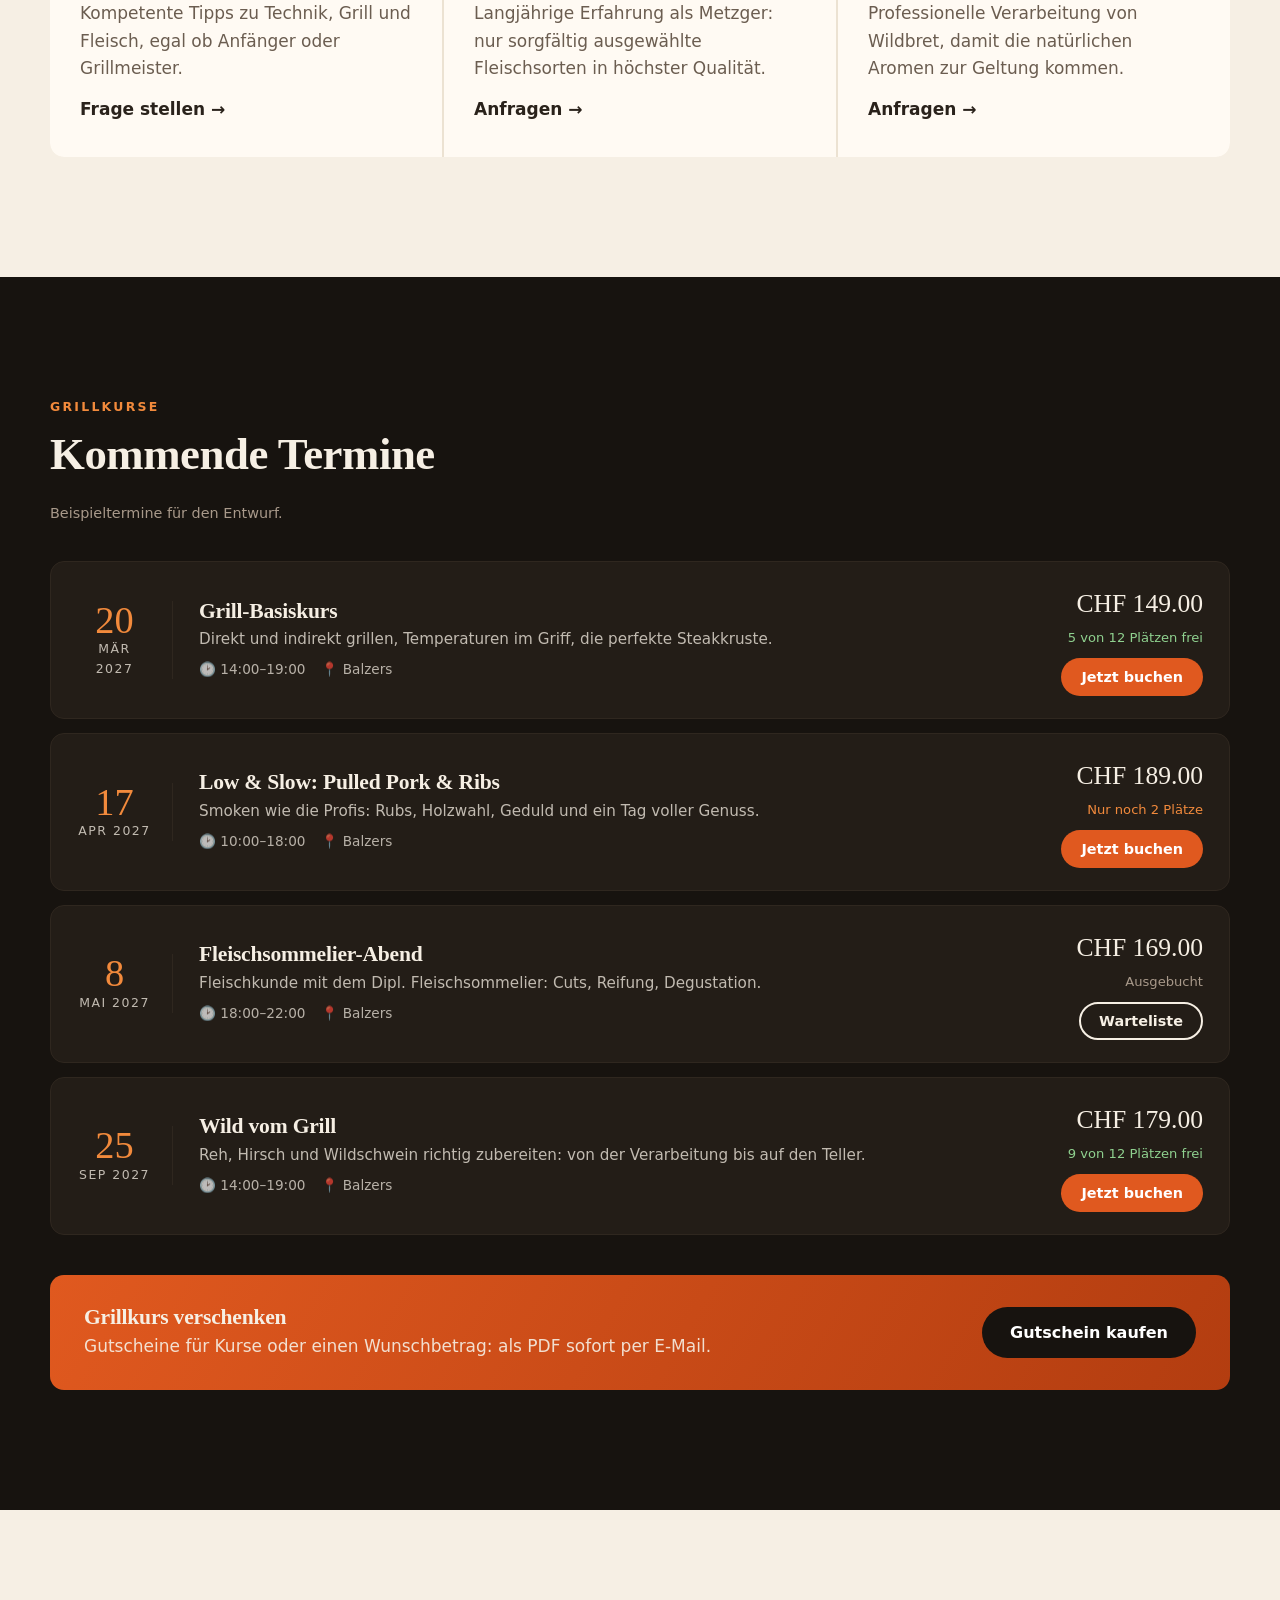
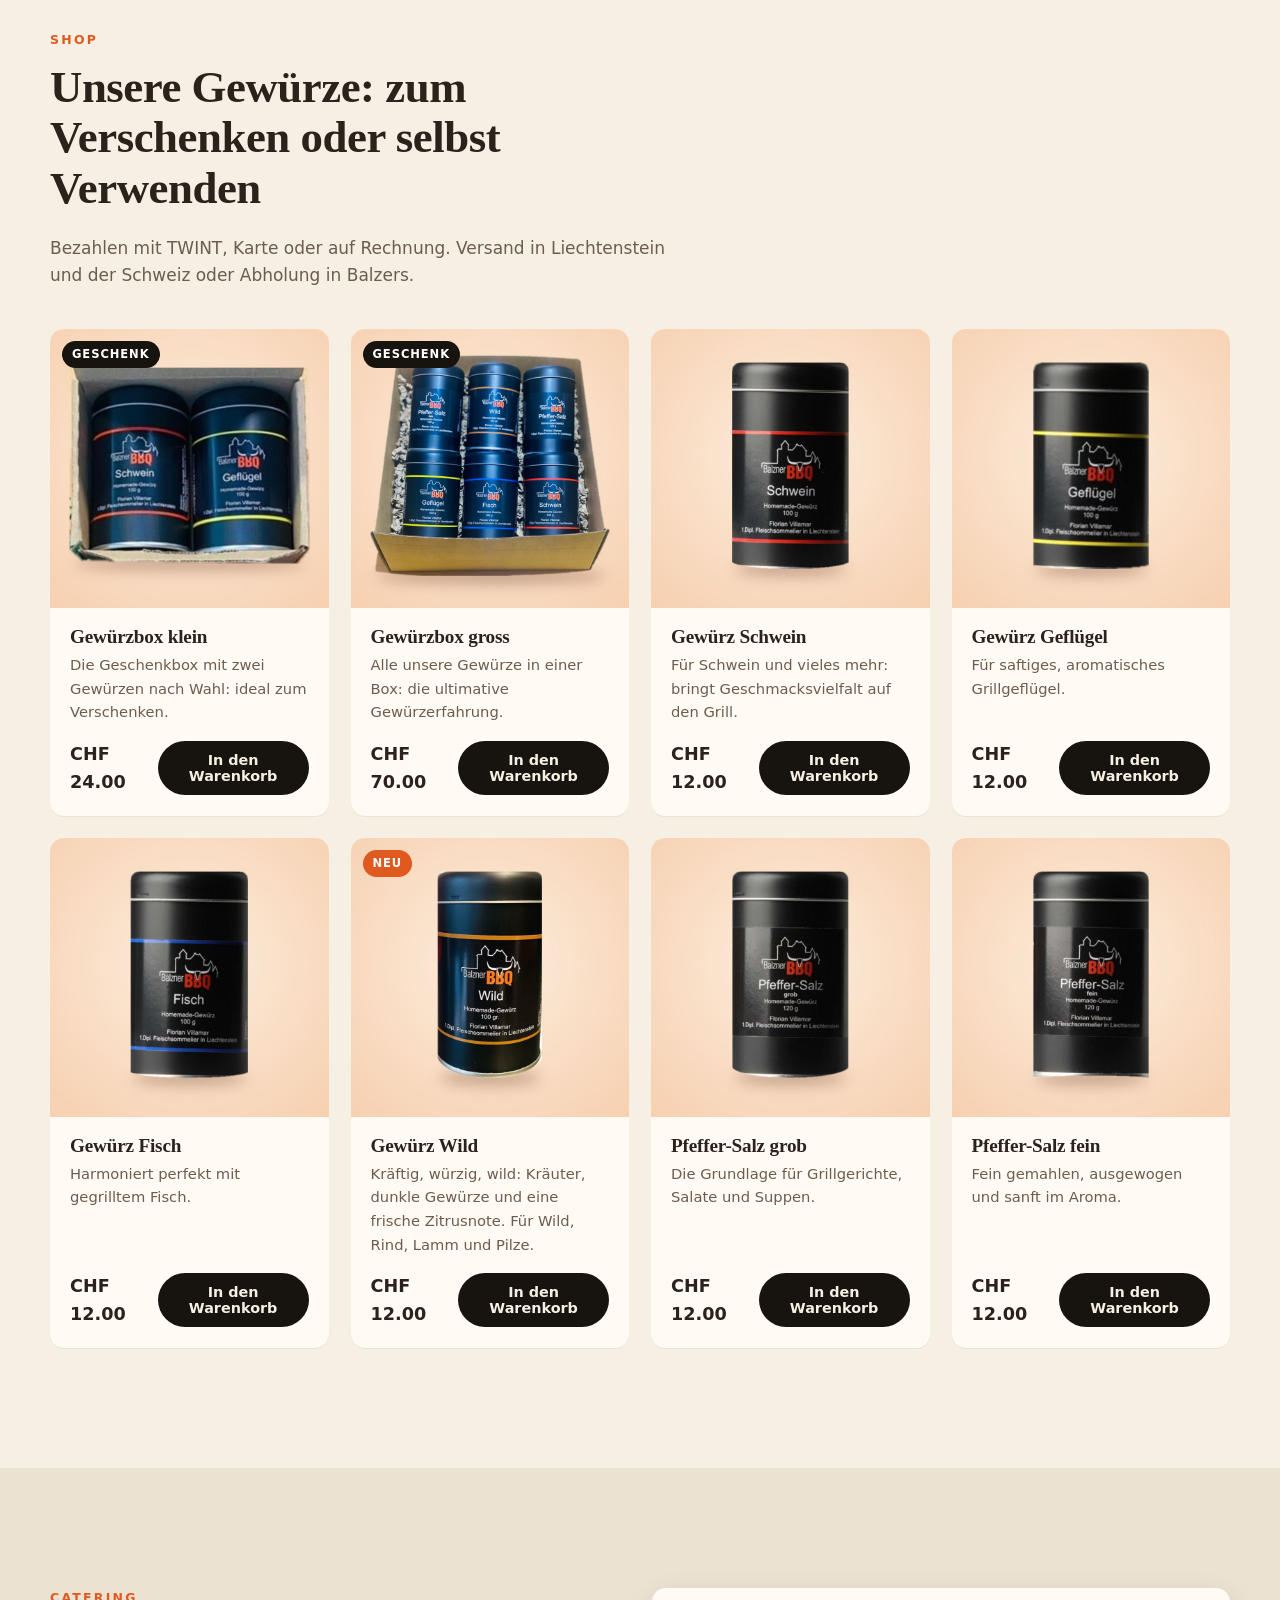
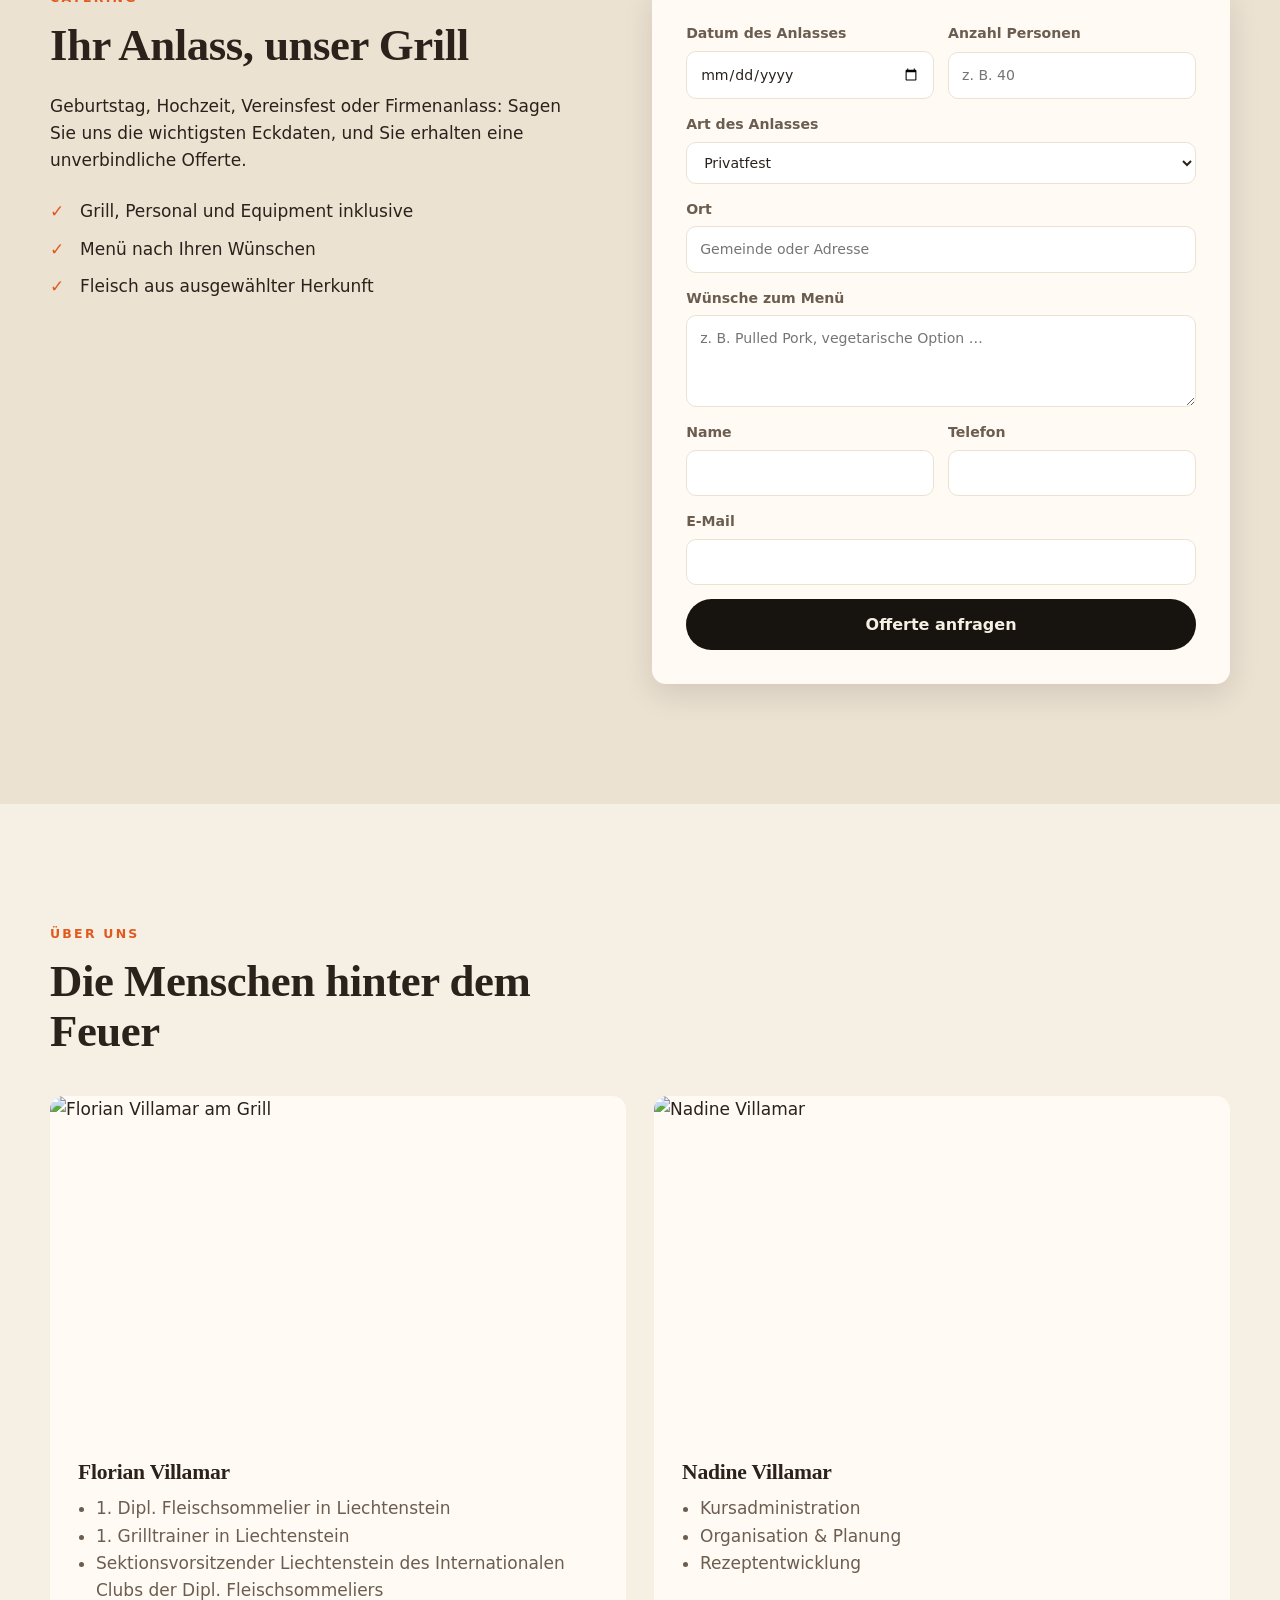
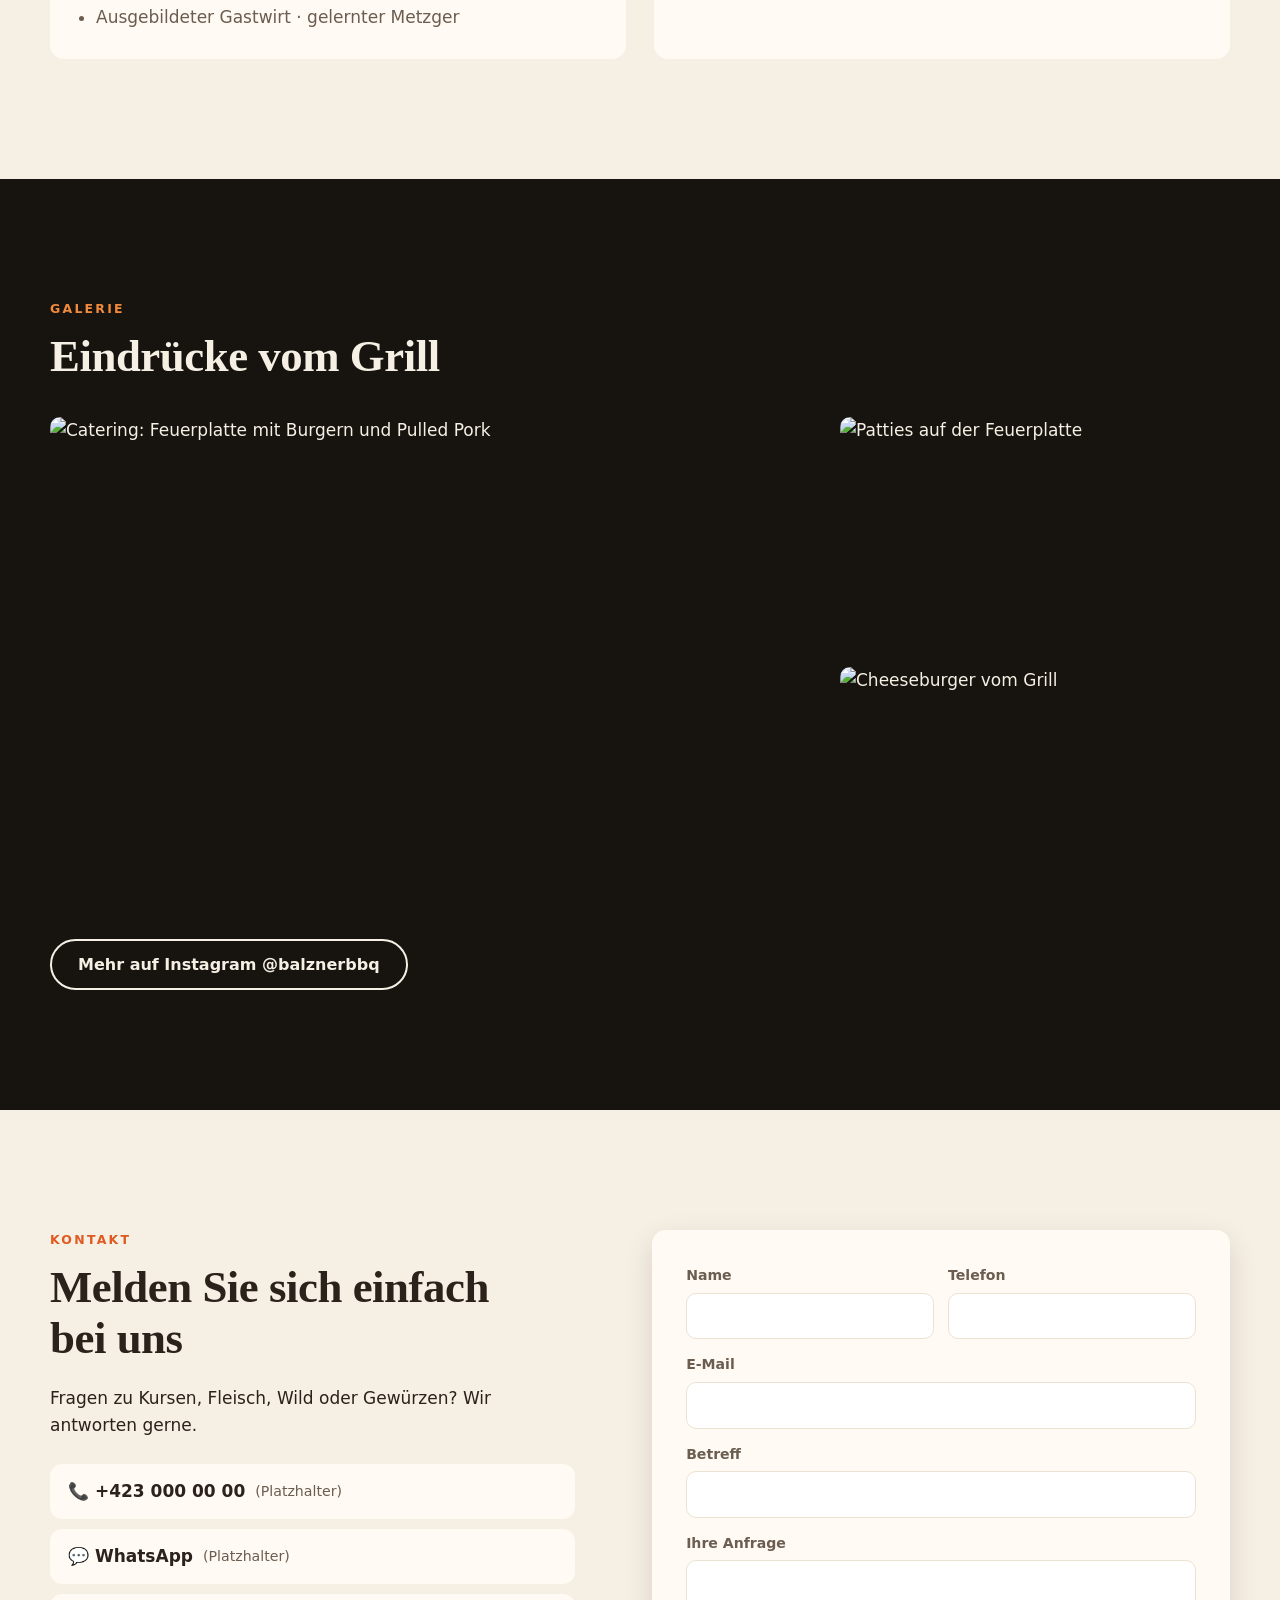
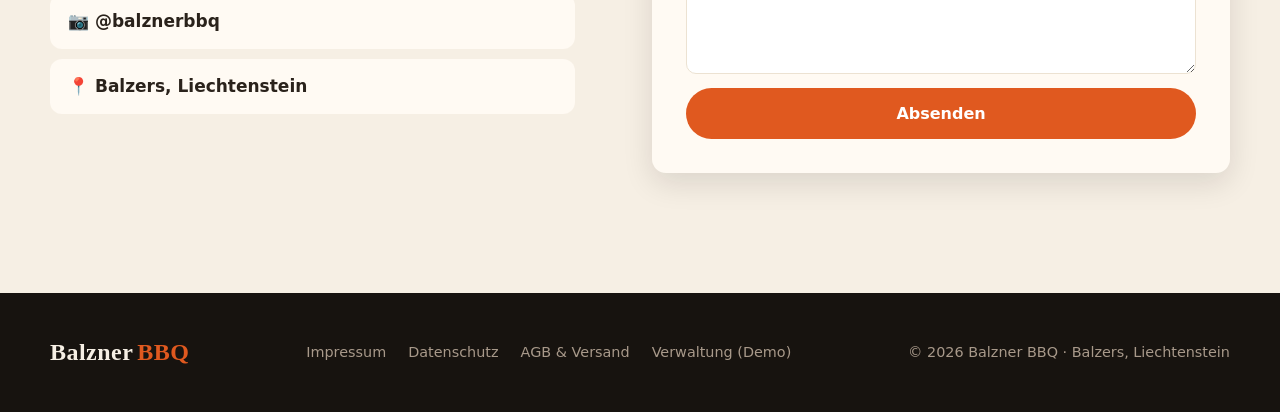
==== commit 537a6150: "Demo-Verwaltung: Kurse, Produkte, Bestellungen, Gutscheine, Anfragen, Statistik Gemeinsamer Datenspe" ====
--- a/index.html
+++ b/index.html
@@ -245,6 +245,7 @@
       <a href="#" data-info="impressum">Impressum</a>
       <a href="#" data-info="datenschutz">Datenschutz</a>
       <a href="#" data-info="agb">AGB & Versand</a>
+      <a href="admin.html">Verwaltung (Demo)</a>
     </nav>
     <p>© <span id="jahr"></span> Balzner BBQ · Balzers, Liechtenstein</p>
   </div>
@@ -268,6 +269,7 @@
 </dialog>
 
 <script src="js/data.js"></script>
+<script src="js/store.js"></script>
 <script src="js/app.js"></script>
 </body>
 </html>
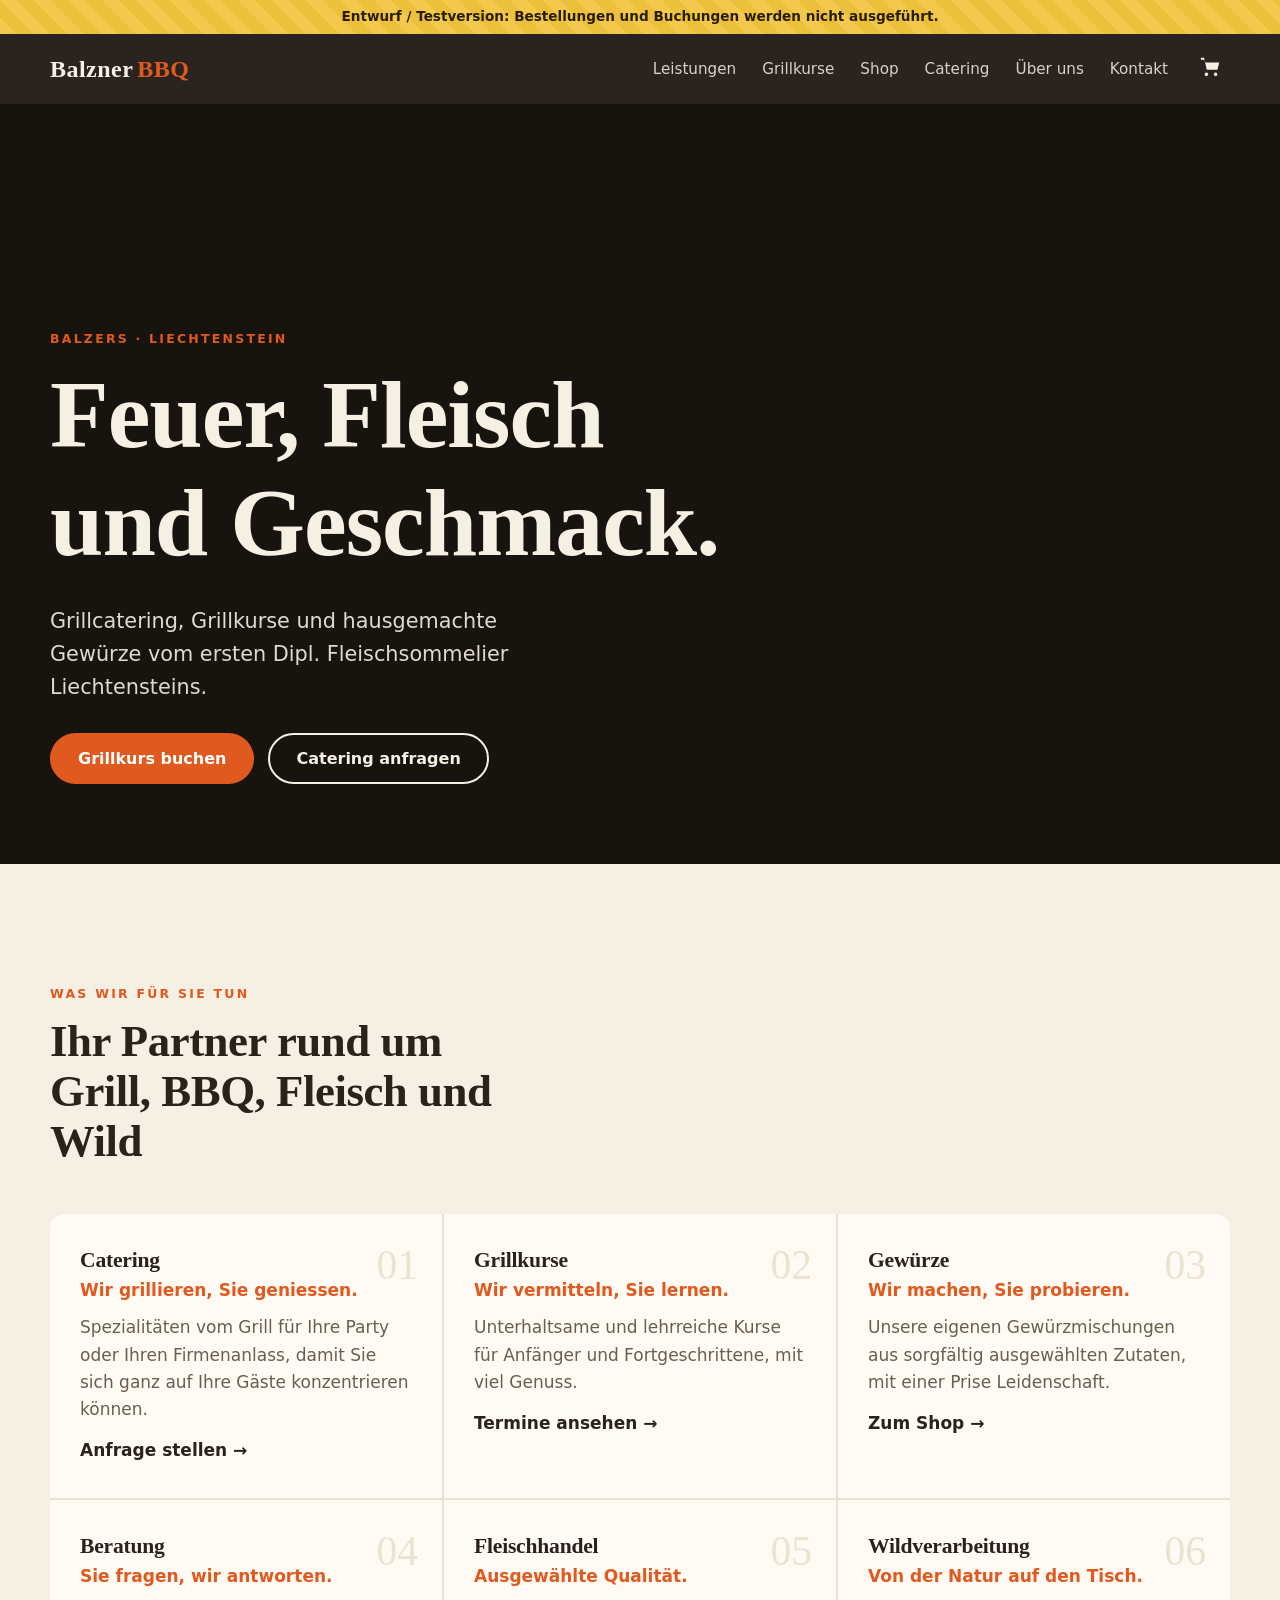
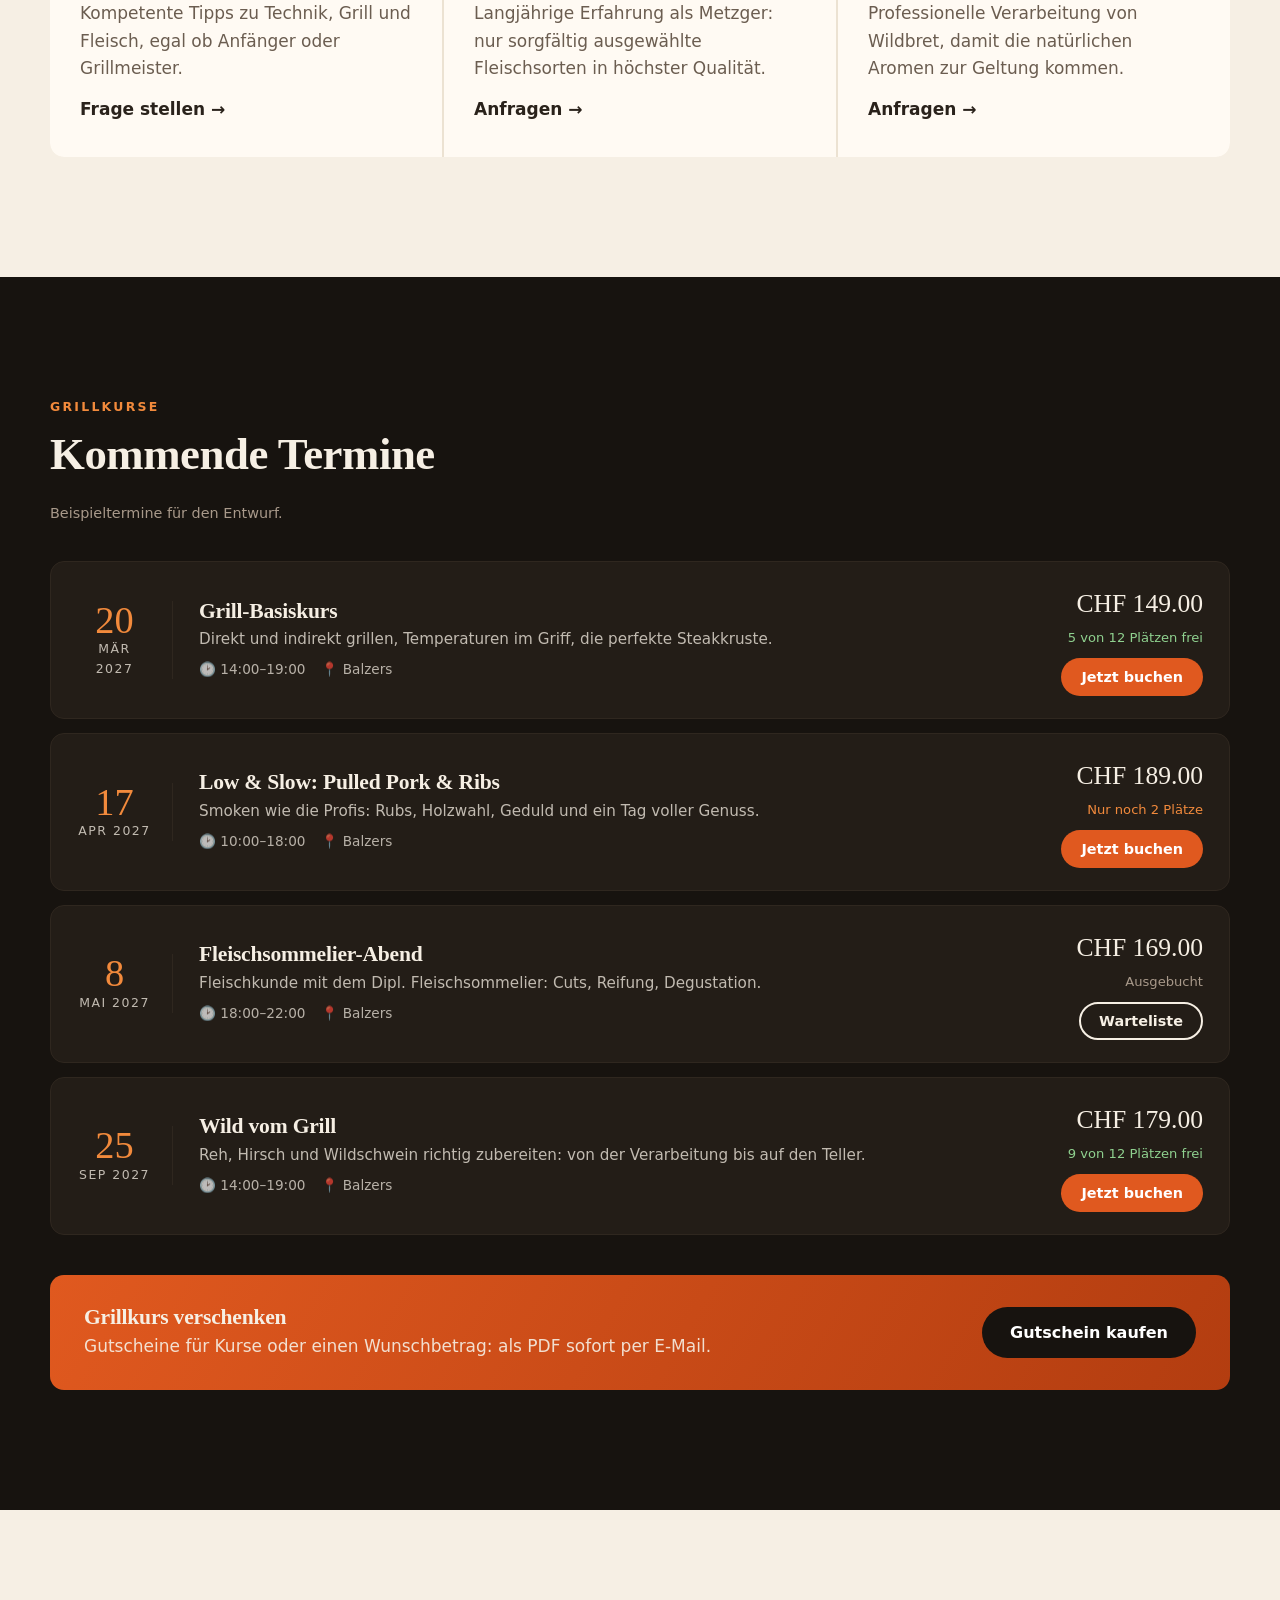
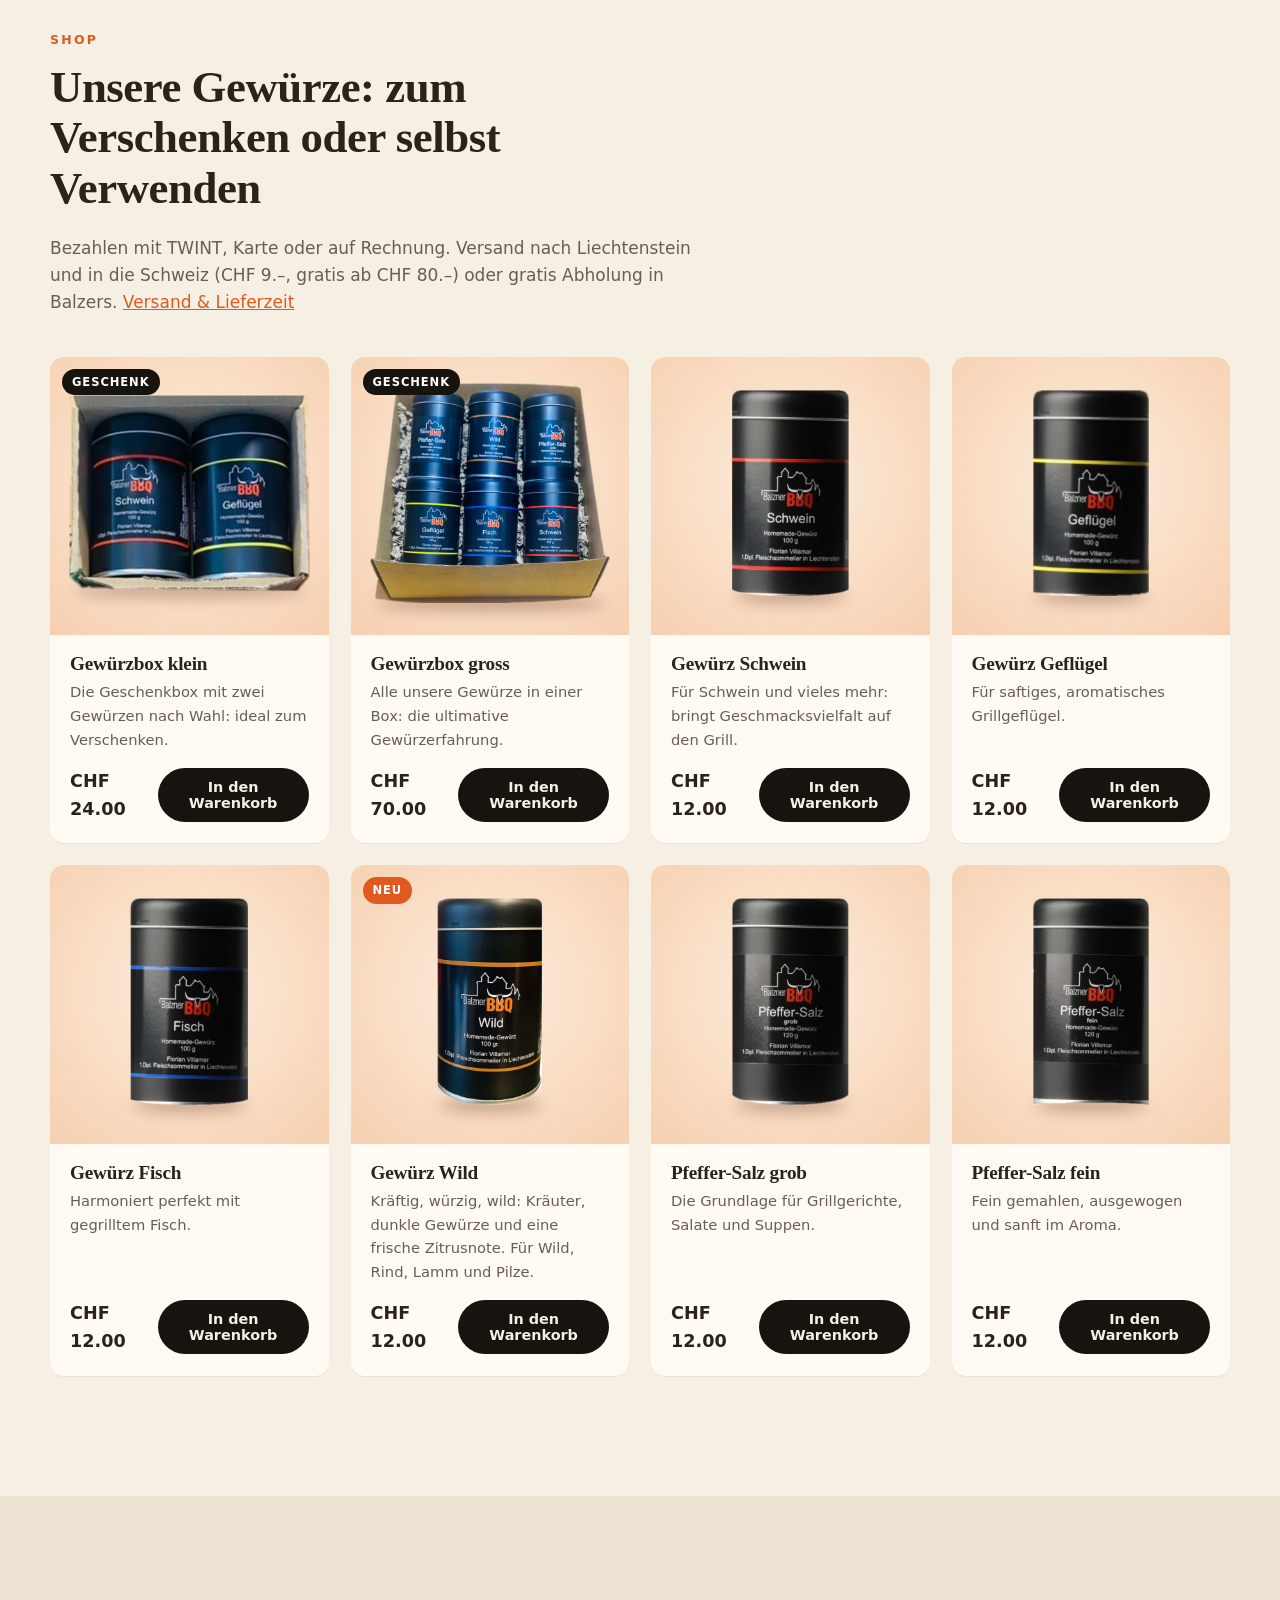
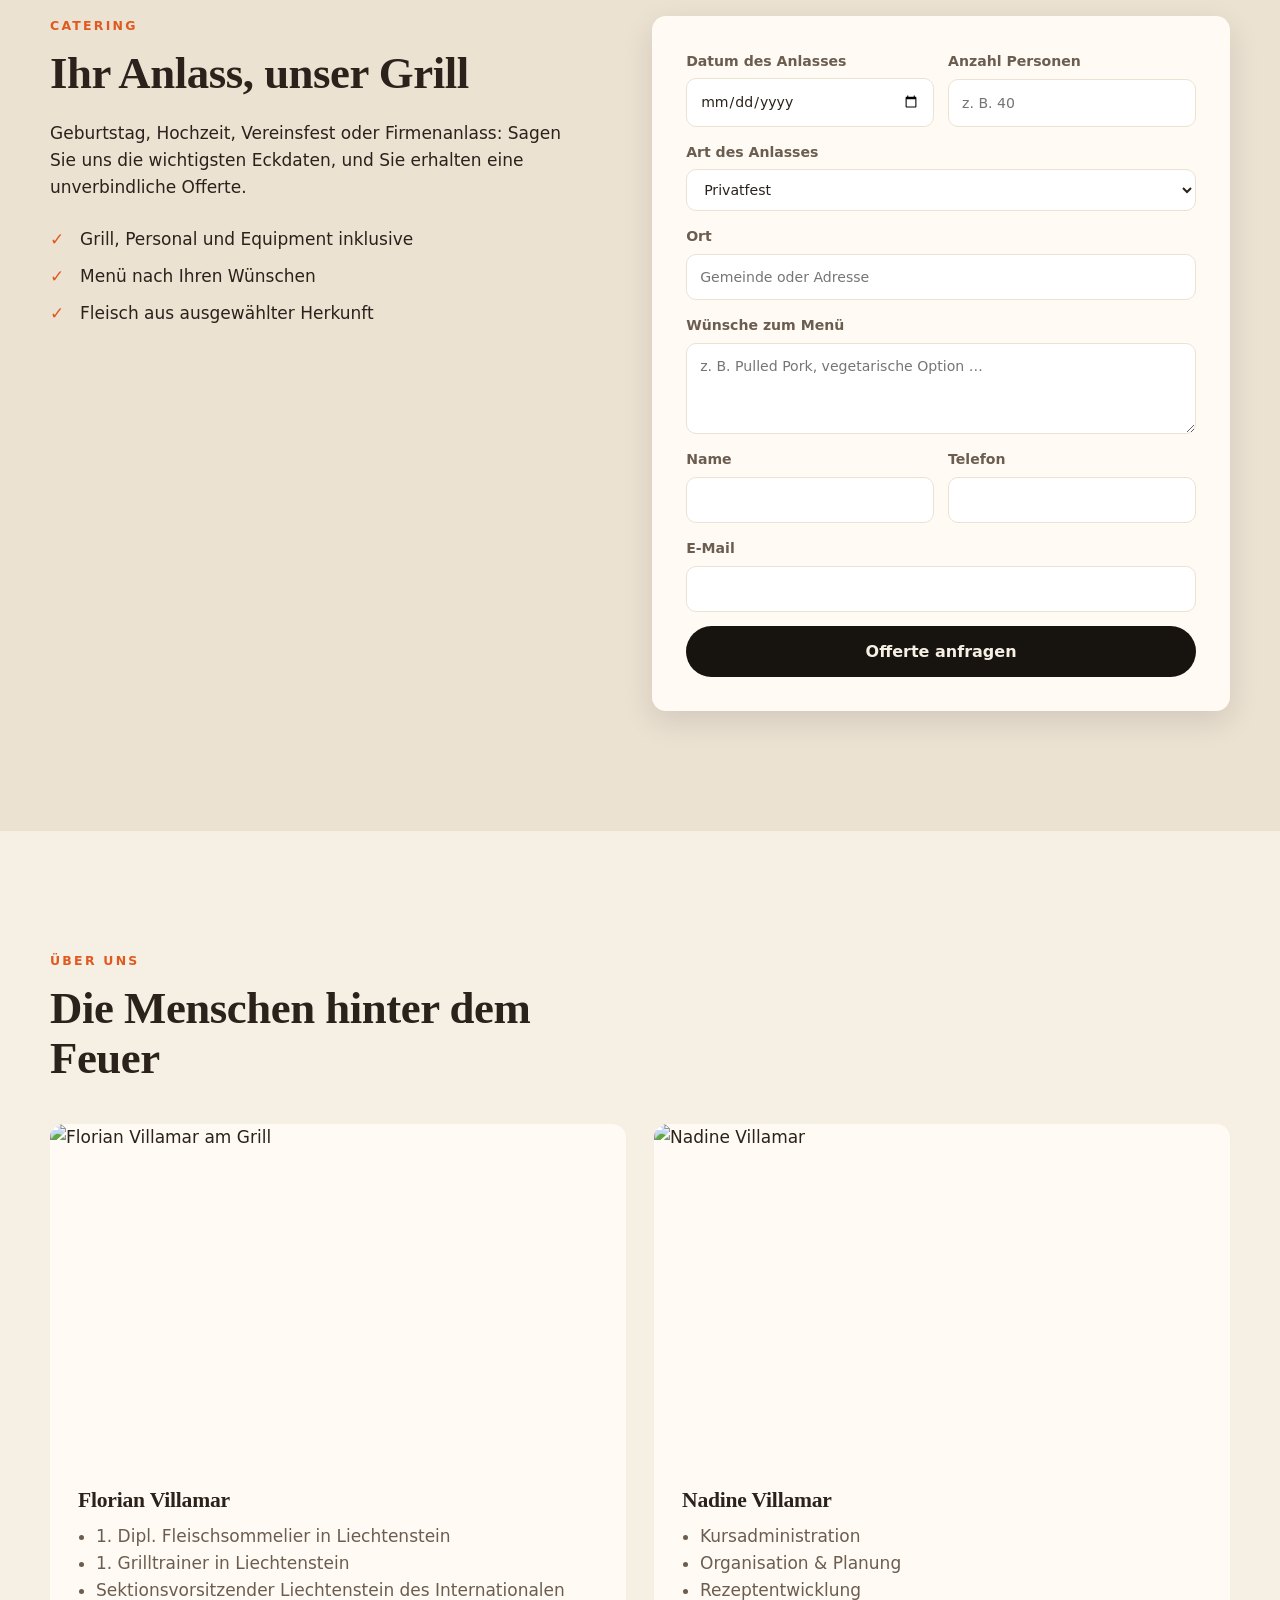
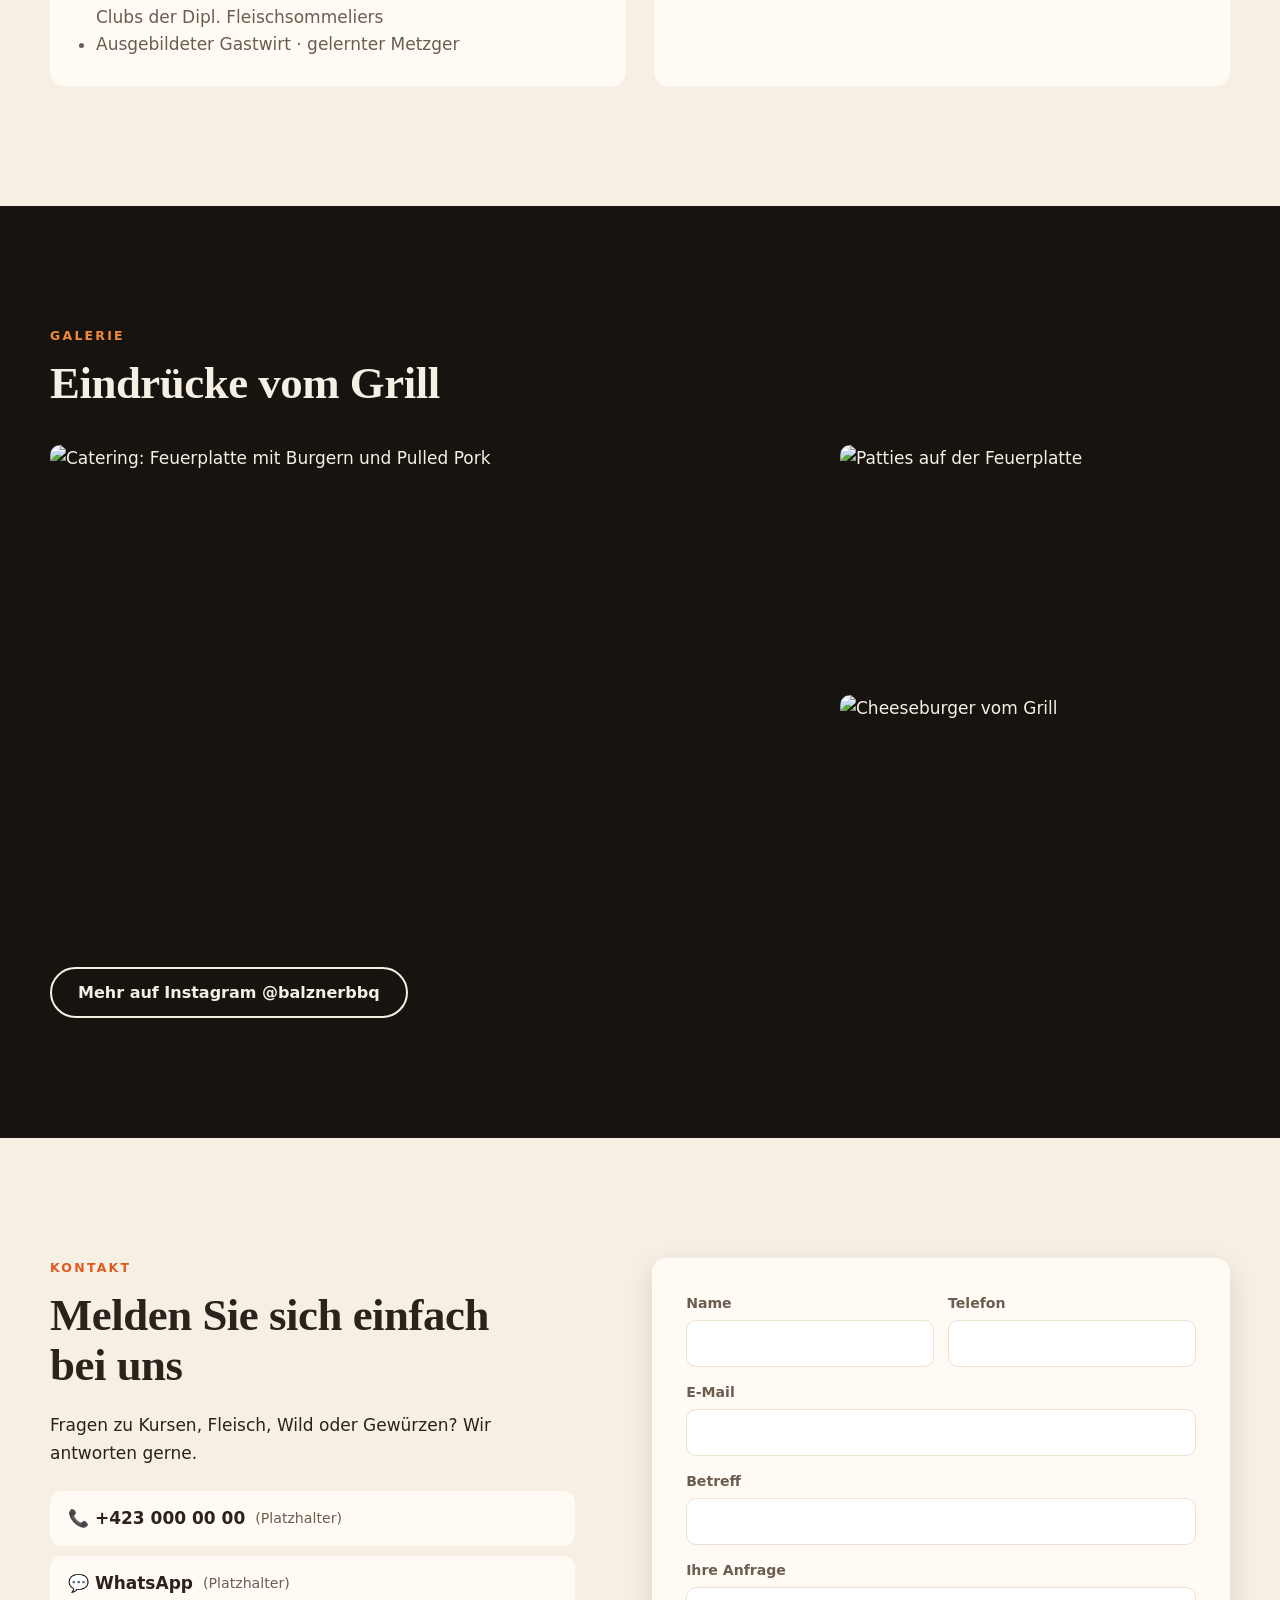
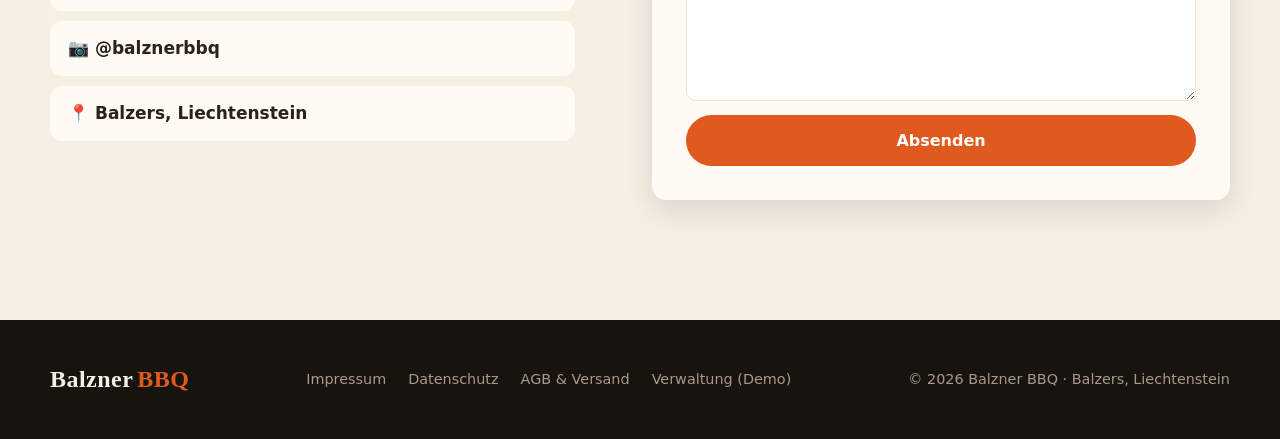
==== commit 6a9c0769: "Impressum, Datenschutzerklärung und AGB & Versand Eigene Seiten statt Platzhalter-Dialogen. Einzelun" ====
--- a/index.html
+++ b/index.html
@@ -7,7 +7,7 @@
   <meta name="robots" content="noindex, nofollow">
   <title>Balzner BBQ – Grillcatering, Kurse & Gewürze aus Balzers</title>
   <meta name="description" content="Grillcatering, Grillkurse, Gewürze, Fleisch und Wild aus Balzers, Liechtenstein.">
-  <link rel="stylesheet" href="css/style.css">
+  <link rel="stylesheet" href="css/style.css?v=202611101556">
 </head>
 <body>
 
@@ -122,7 +122,7 @@
     <div class="wrap">
       <p class="eyebrow">Shop</p>
       <h2>Unsere Gewürze: zum Verschenken oder selbst Verwenden</h2>
-      <p class="sub">Bezahlen mit TWINT, Karte oder auf Rechnung. Versand in Liechtenstein und der Schweiz oder Abholung in Balzers.</p>
+      <p class="sub">Bezahlen mit TWINT, Karte oder auf Rechnung. Versand nach Liechtenstein und in die Schweiz (CHF 9.–, gratis ab CHF 80.–) oder gratis Abholung in Balzers. <a href="agb.html#versand">Versand &amp; Lieferzeit</a></p>
       <div class="produkte" id="produktListe"><!-- wird von js/app.js gefüllt --></div>
     </div>
   </section>
@@ -242,9 +242,9 @@
   <div class="wrap fuss-inner">
     <div class="logo">Balzner<span>BBQ</span></div>
     <nav>
-      <a href="#" data-info="impressum">Impressum</a>
-      <a href="#" data-info="datenschutz">Datenschutz</a>
-      <a href="#" data-info="agb">AGB & Versand</a>
+      <a href="impressum.html">Impressum</a>
+      <a href="datenschutz.html">Datenschutz</a>
+      <a href="agb.html">AGB & Versand</a>
       <a href="admin.html">Verwaltung (Demo)</a>
     </nav>
     <p>© <span id="jahr"></span> Balzner BBQ · Balzers, Liechtenstein</p>
@@ -268,8 +268,10 @@
   <div id="dialogInhalt"></div>
 </dialog>
 
-<script src="js/data.js"></script>
-<script src="js/store.js"></script>
-<script src="js/app.js"></script>
+<script src="js/data.js?v=202611101556"></script>
+<script src="js/store.js?v=202611101556"></script>
+<script src="js/gutschein-pdf.js?v=202611101556"></script>
+<script src="js/hinweis.js?v=202611101556"></script>
+<script src="js/app.js?v=202611101556"></script>
 </body>
 </html>
--- a/css/style.css
+++ b/css/style.css
@@ -286,3 +286,55 @@
   .hero-buttons .btn { width: 100%; }
   .dialog { padding: 26px 20px; }
 }
+
+/* ---------- Hinweis-Popup (in der Verwaltung unter «Hinweis» einstellbar) ---------- */
+.hinweis-popup { text-align: center; }
+.hinweis-icon {
+  width: 64px; height: 64px; margin: 0 auto 14px; border-radius: 50%; display: grid; place-items: center; font-size: 1.9rem;
+  background: radial-gradient(circle at 50% 60%, #f28a3c 0%, #e0591f 55%, #b33d10 100%); box-shadow: 0 8px 24px rgba(224, 89, 31, .35);
+}
+.hinweis-popup .eyebrow { margin-bottom: 6px; }
+.hinweis-popup h3 { font-size: 1.6rem; margin: 0 0 12px; }
+.dialog .hinweis-popup h3 { margin-right: 0; }
+.hinweis-popup .hinweis-text { color: var(--text); margin: 0 0 14px; }
+.hinweis-liste { list-style: none; padding: 0; margin: 0 auto 18px; display: inline-grid; gap: 8px; text-align: left; }
+.hinweis-liste li {
+  display: flex; align-items: center; gap: 12px; background: var(--weiss); border: 1px solid var(--creme-2);
+  border-radius: 12px; padding: 10px 18px 10px 12px; font-weight: 700; font-size: 1.05rem;
+}
+.hinweis-liste li::before {
+  content: "✕"; width: 26px; height: 26px; flex: none; border-radius: 50%; display: grid; place-items: center;
+  background: #fde6d8; color: var(--glut); font-size: .8rem;
+}
+.hinweis-popup .btn { margin-top: 6px; }
+
+/* ---------- Rechtsseiten (Impressum, Datenschutz, AGB) ---------- */
+.recht-kopf { background: var(--kohle); color: var(--creme); }
+.recht-kopf .wrap { display: flex; align-items: center; justify-content: space-between; gap: 16px; height: 70px; }
+.recht-kopf a.zurueck { text-decoration: none; font-size: .95rem; opacity: .85; }
+.recht-kopf a.zurueck:hover { opacity: 1; color: var(--glut-hell); }
+.recht { padding: clamp(40px, 7vw, 80px) 0 80px; }
+.recht .wrap { max-width: 820px; }
+.recht h1 { font-size: clamp(2rem, 5vw, 3rem); margin-bottom: .2em; }
+.recht .stand { color: var(--text-hell); margin: 0 0 32px; }
+.recht h2 { font-size: 1.45rem; max-width: none; margin: 2.2em 0 .5em; padding-top: .6em; border-top: 1px solid var(--creme-2); }
+.recht h3 { font-size: 1.1rem; margin: 1.6em 0 .4em; }
+.recht p, .recht li { color: var(--text); }
+.recht ul, .recht ol { padding-left: 22px; }
+.recht li { margin-bottom: 6px; }
+.recht a { color: var(--glut); }
+.recht .kasten { background: var(--weiss); border: 1px solid var(--creme-2); border-radius: var(--radius); padding: 20px 24px; margin: 16px 0; }
+.recht .kasten p:first-child { margin-top: 0; }
+.recht .kasten p:last-child { margin-bottom: 0; }
+.recht .inhalt-nav { display: flex; flex-wrap: wrap; gap: 8px; margin: 0 0 8px; }
+.recht .inhalt-nav a { text-decoration: none; font-size: .88rem; font-weight: 600; background: var(--weiss); border: 1px solid var(--creme-2); border-radius: 99px; padding: 6px 14px; color: var(--text); }
+.recht .inhalt-nav a:hover { border-color: var(--glut); color: var(--glut); }
+.recht table { width: 100%; border-collapse: collapse; margin: 12px 0; font-size: .95rem; }
+.recht th, .recht td { text-align: left; padding: 10px 12px; border-bottom: 1px solid var(--creme-2); vertical-align: top; }
+.recht th { font-size: .8rem; text-transform: uppercase; letter-spacing: .06em; color: var(--text-hell); }
+.platzhalter { background: #fff1a8; color: #5b4500; padding: 1px 6px; border-radius: 4px; font-weight: 600; }
+.entwurf-hinweis { background: #fff7d1; border: 1px solid #f2c94c; border-radius: var(--radius); padding: 14px 18px; font-size: .92rem; margin-bottom: 28px; }
+@media print { .recht-kopf, .fuss, .demo-banner, .inhalt-nav { display: none; } .recht { padding: 0; } }
+.rechtshinweis { font-size: .82rem; color: var(--text-hell); margin: 2px 0 0; line-height: 1.45; }
+.rechtshinweis a { color: var(--text); }
+.sub a { color: var(--glut); }
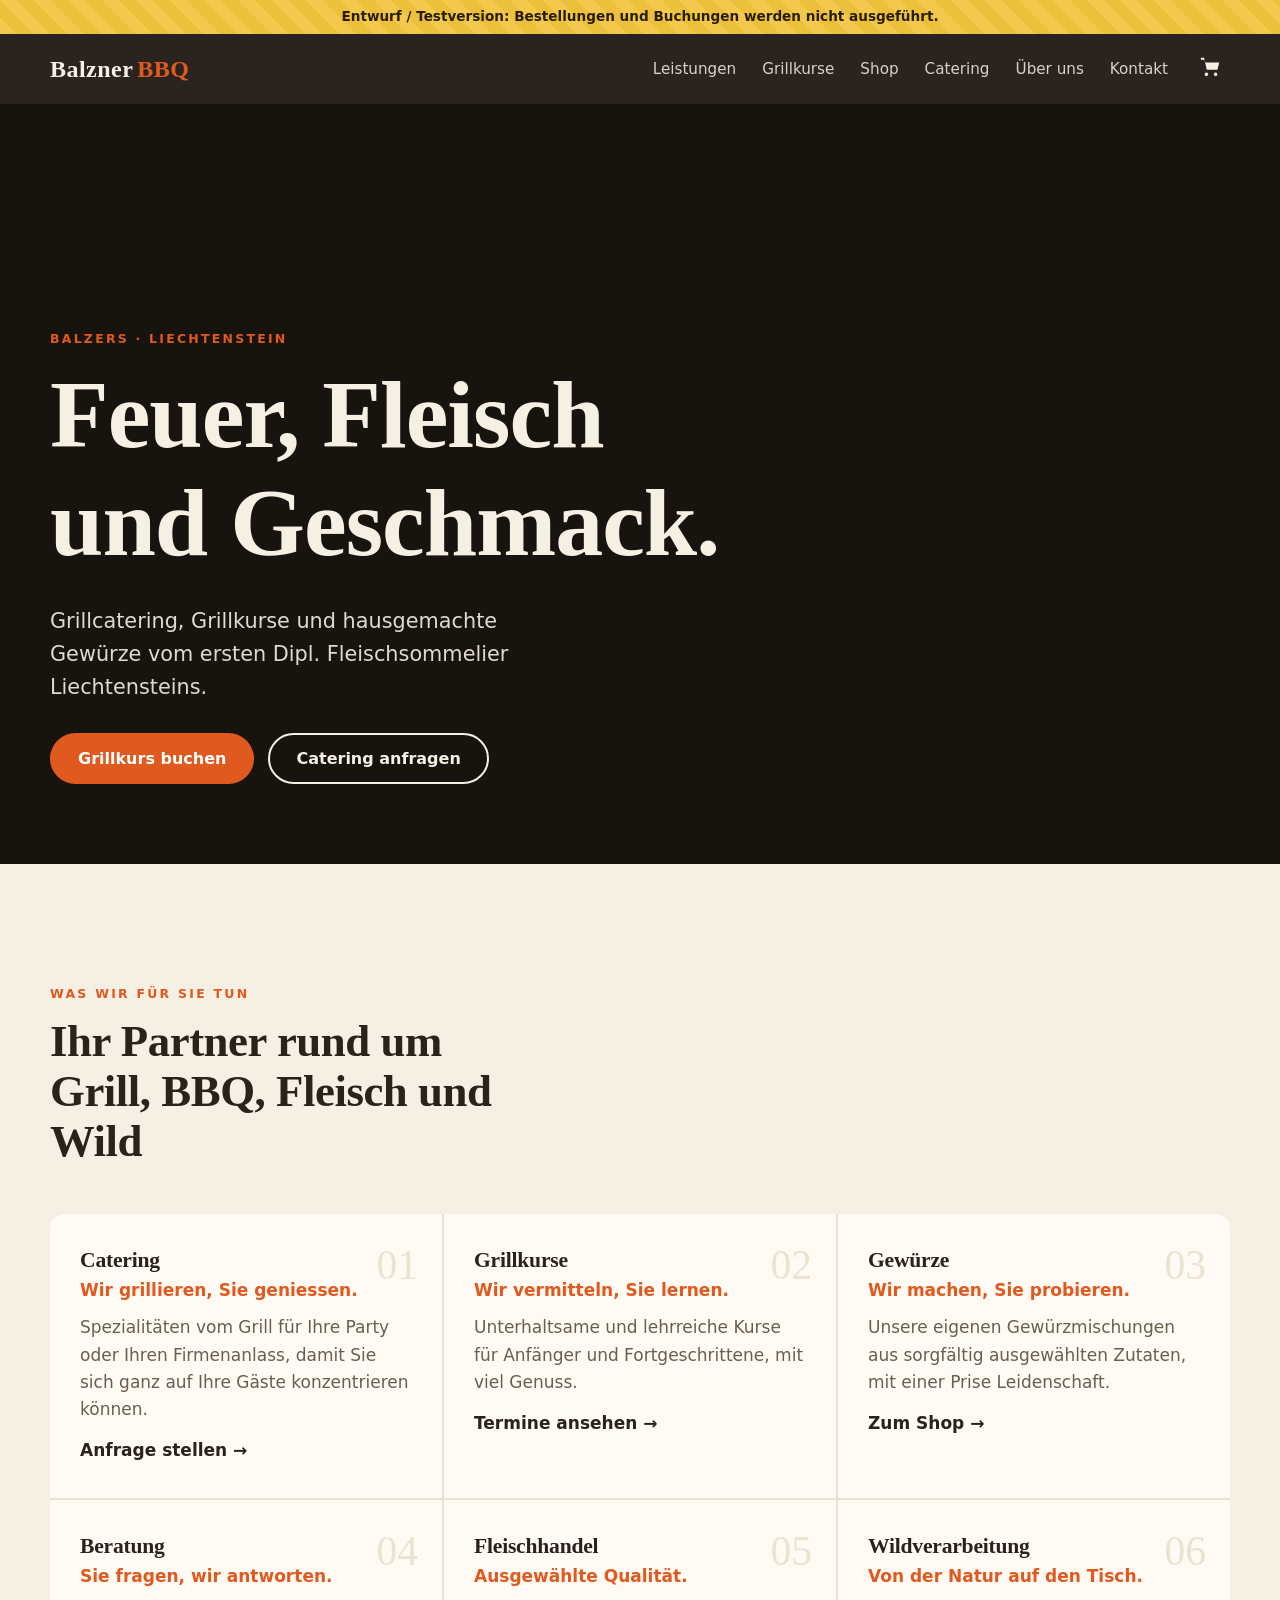
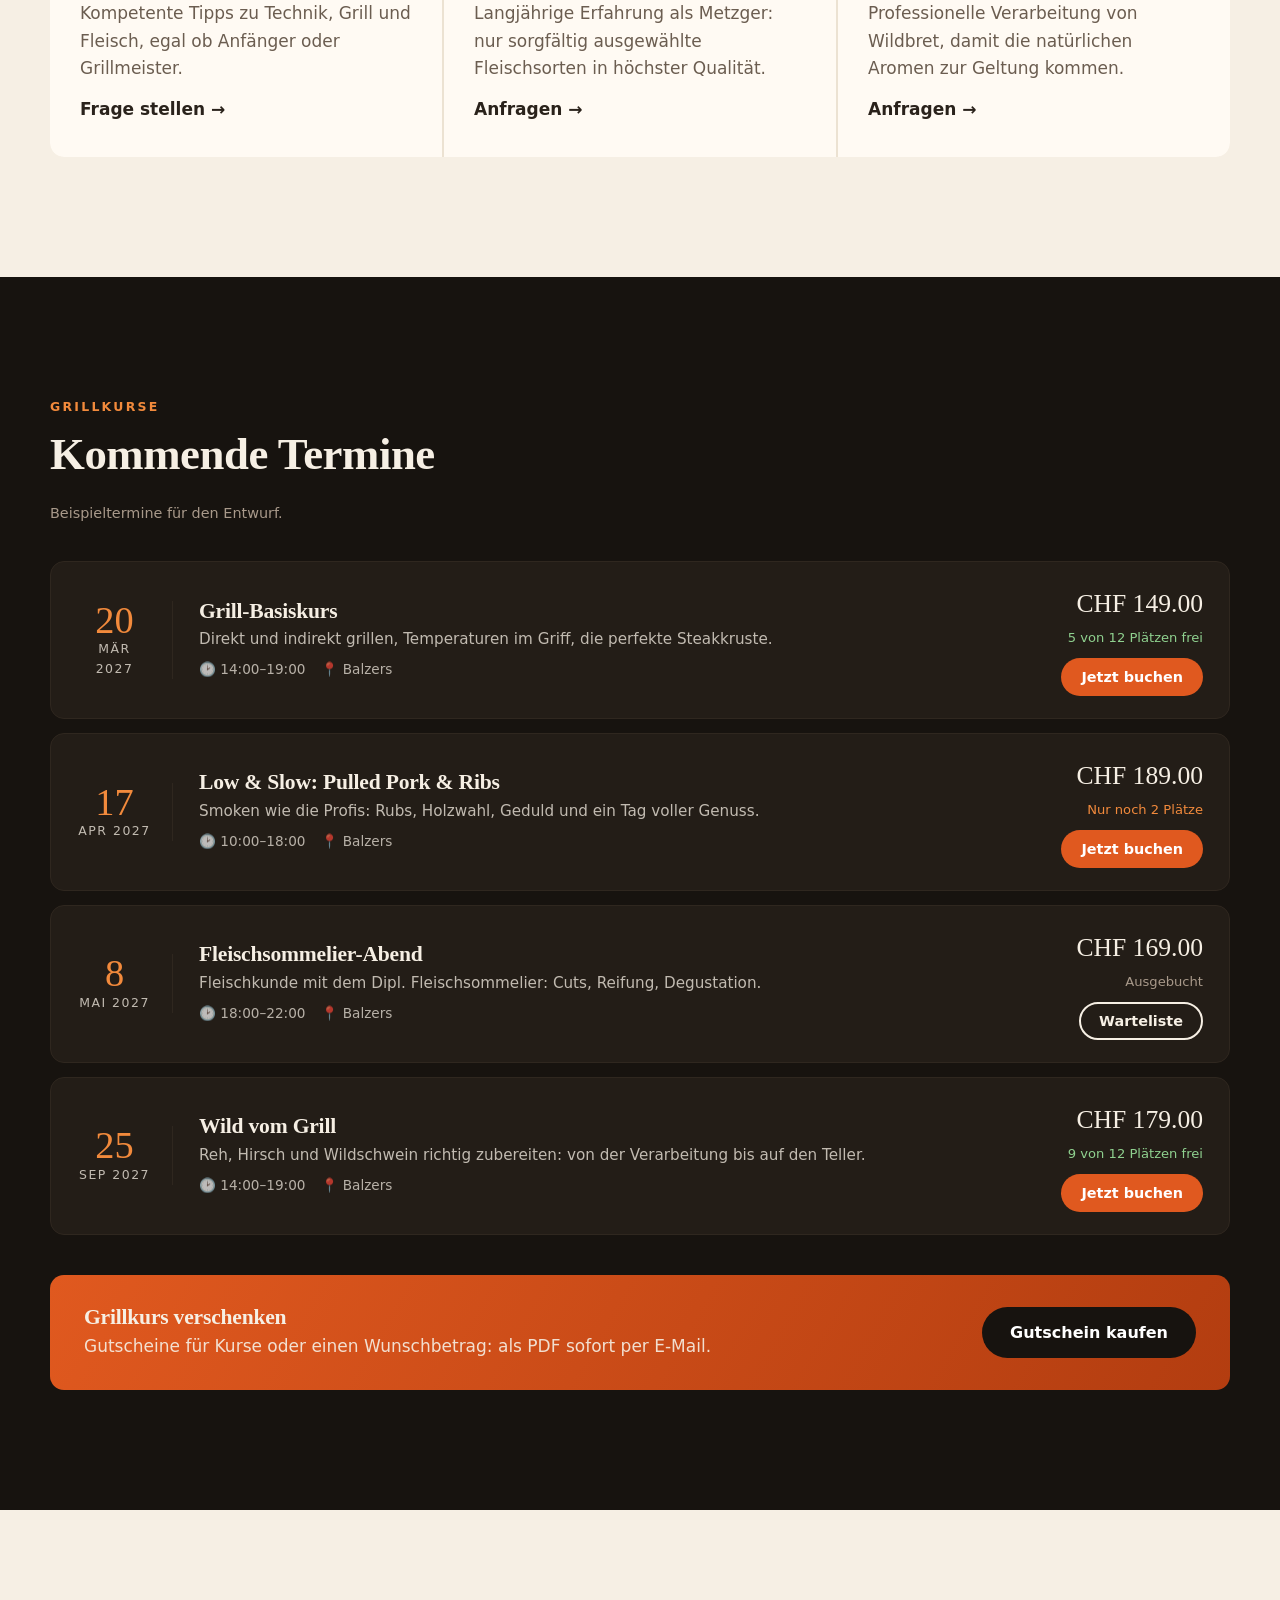
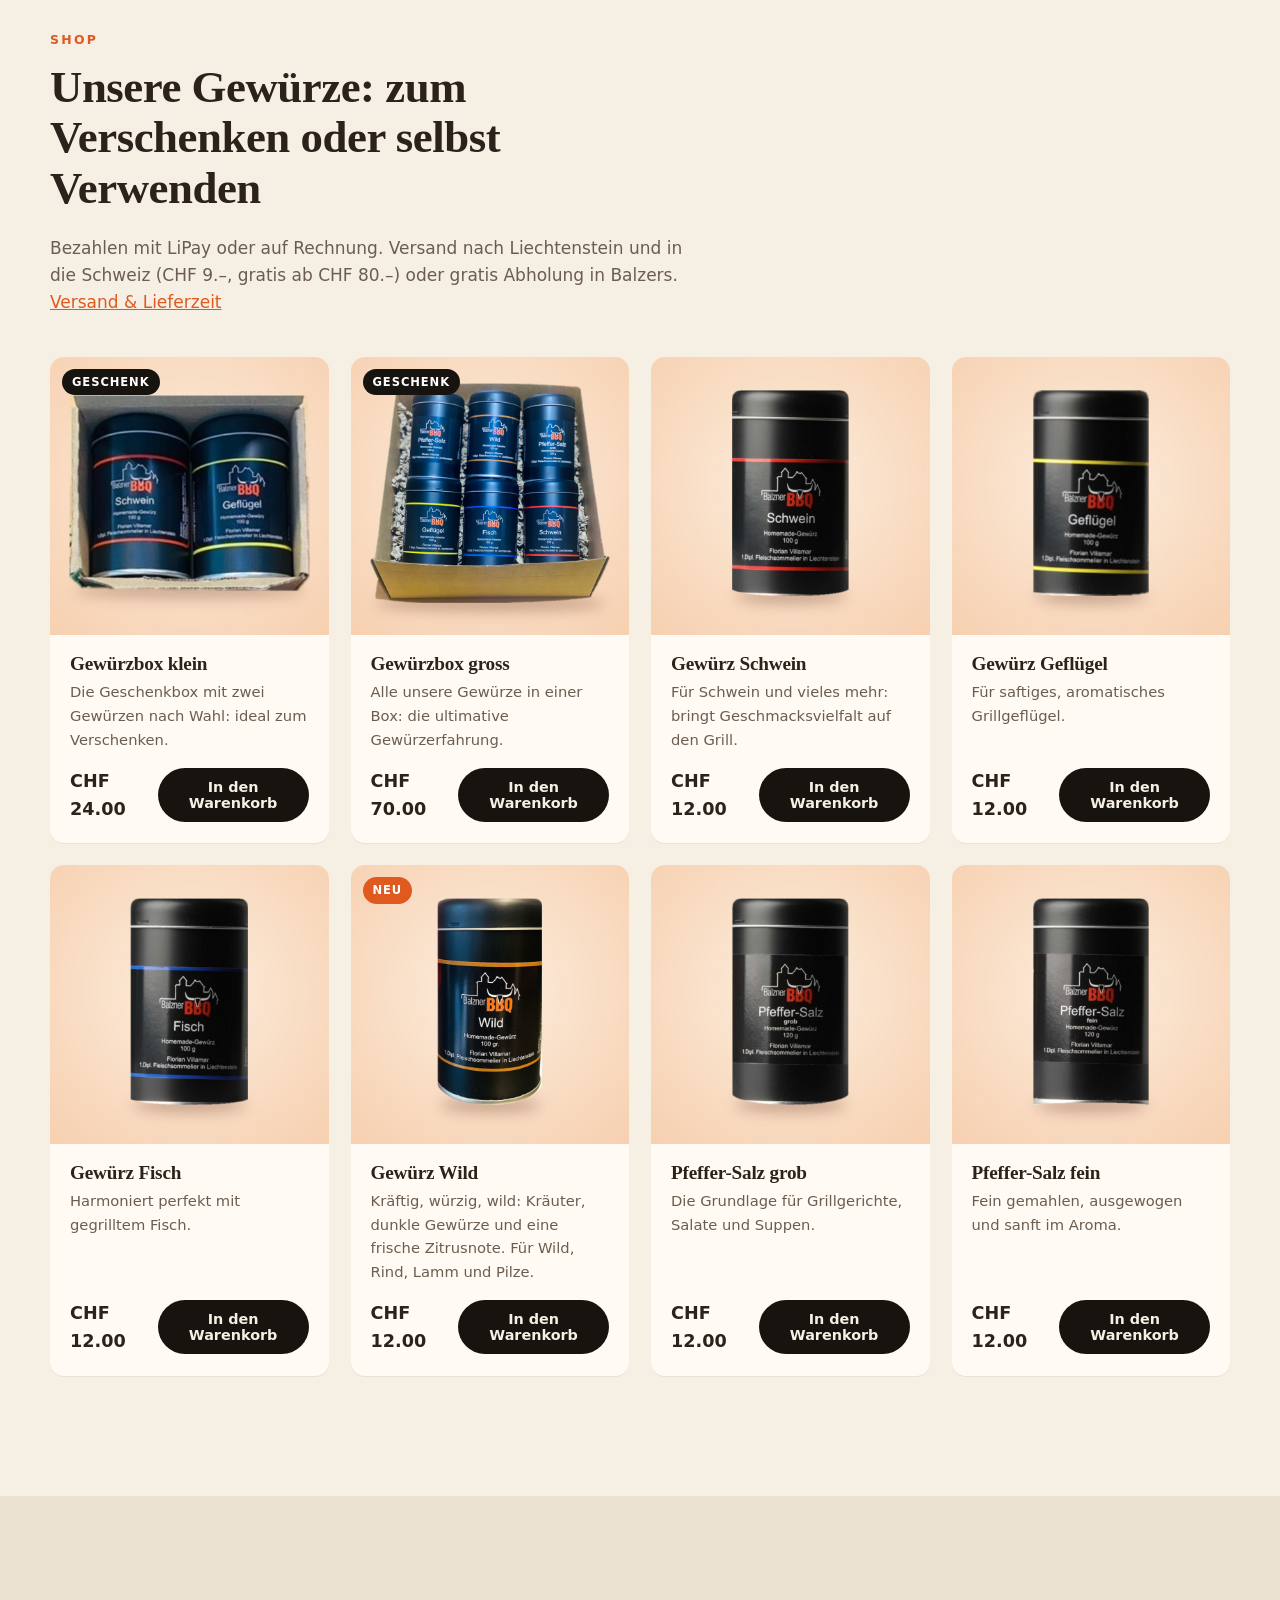
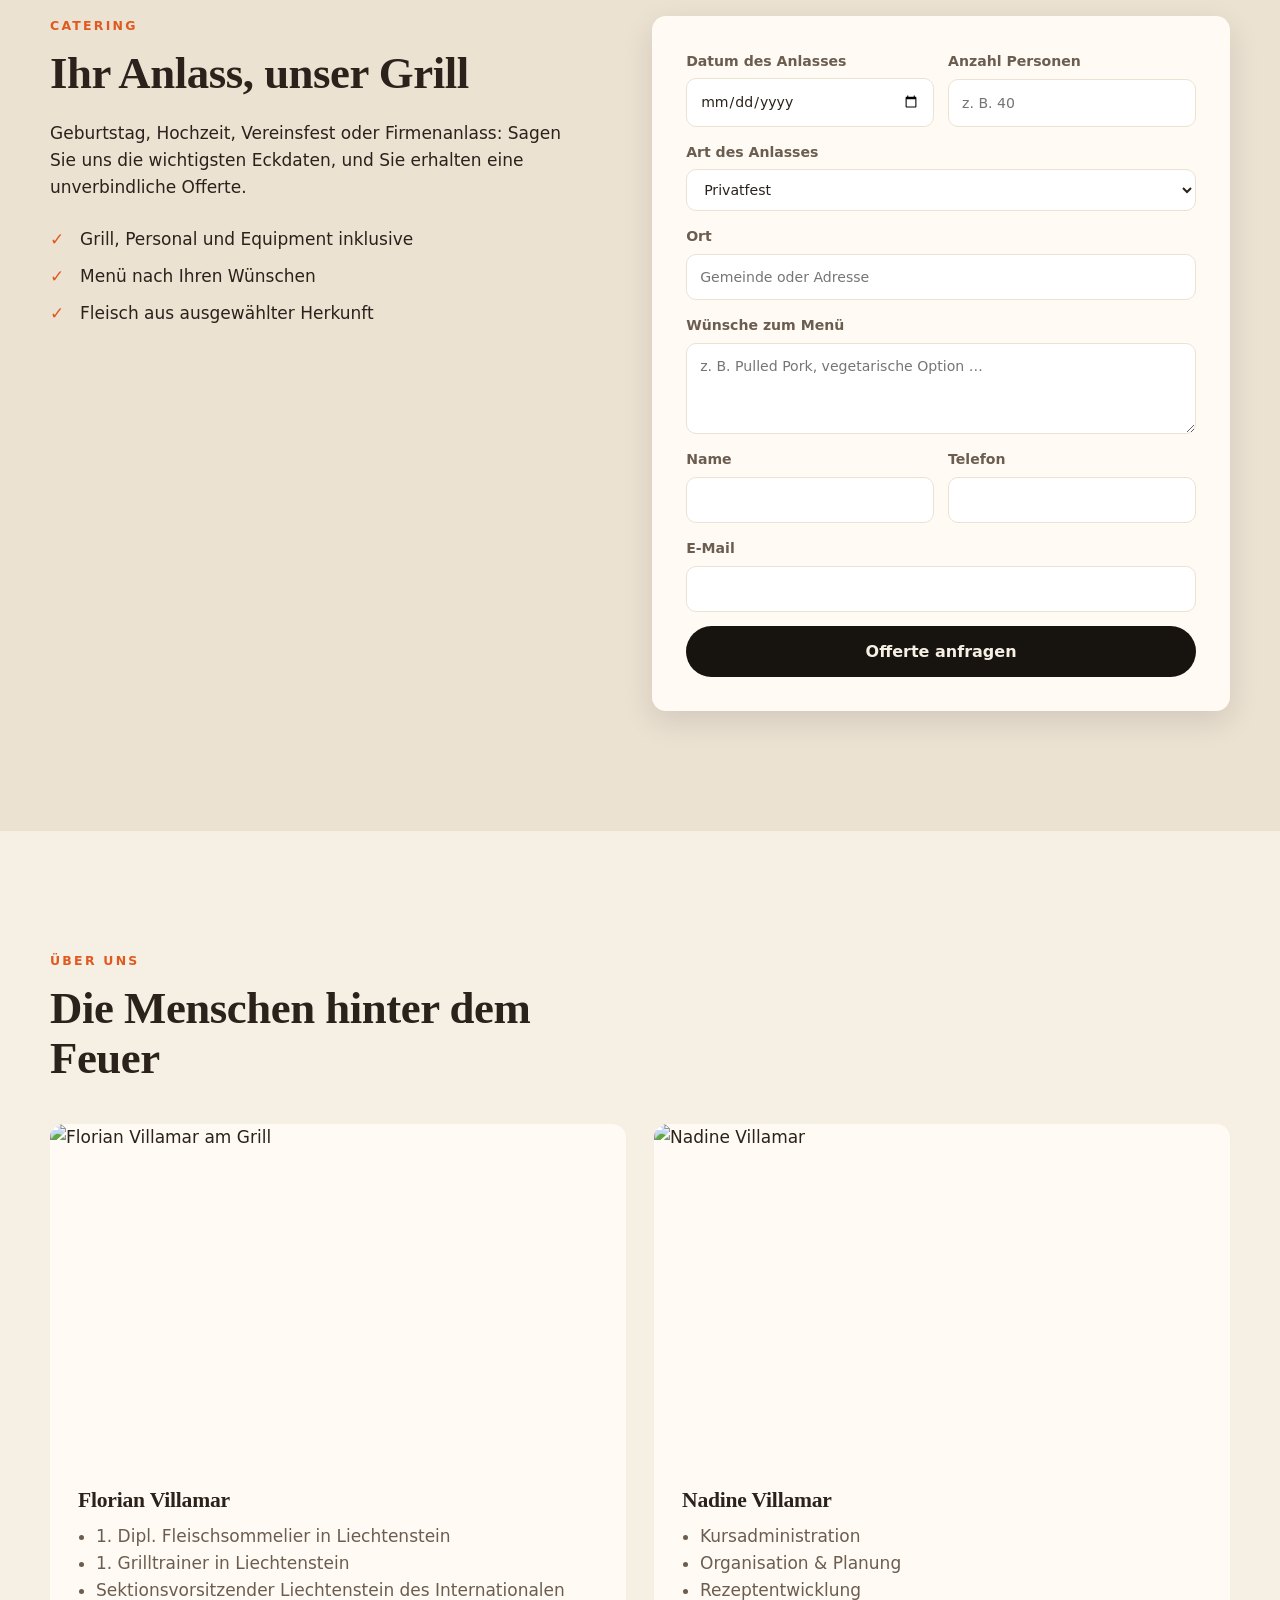
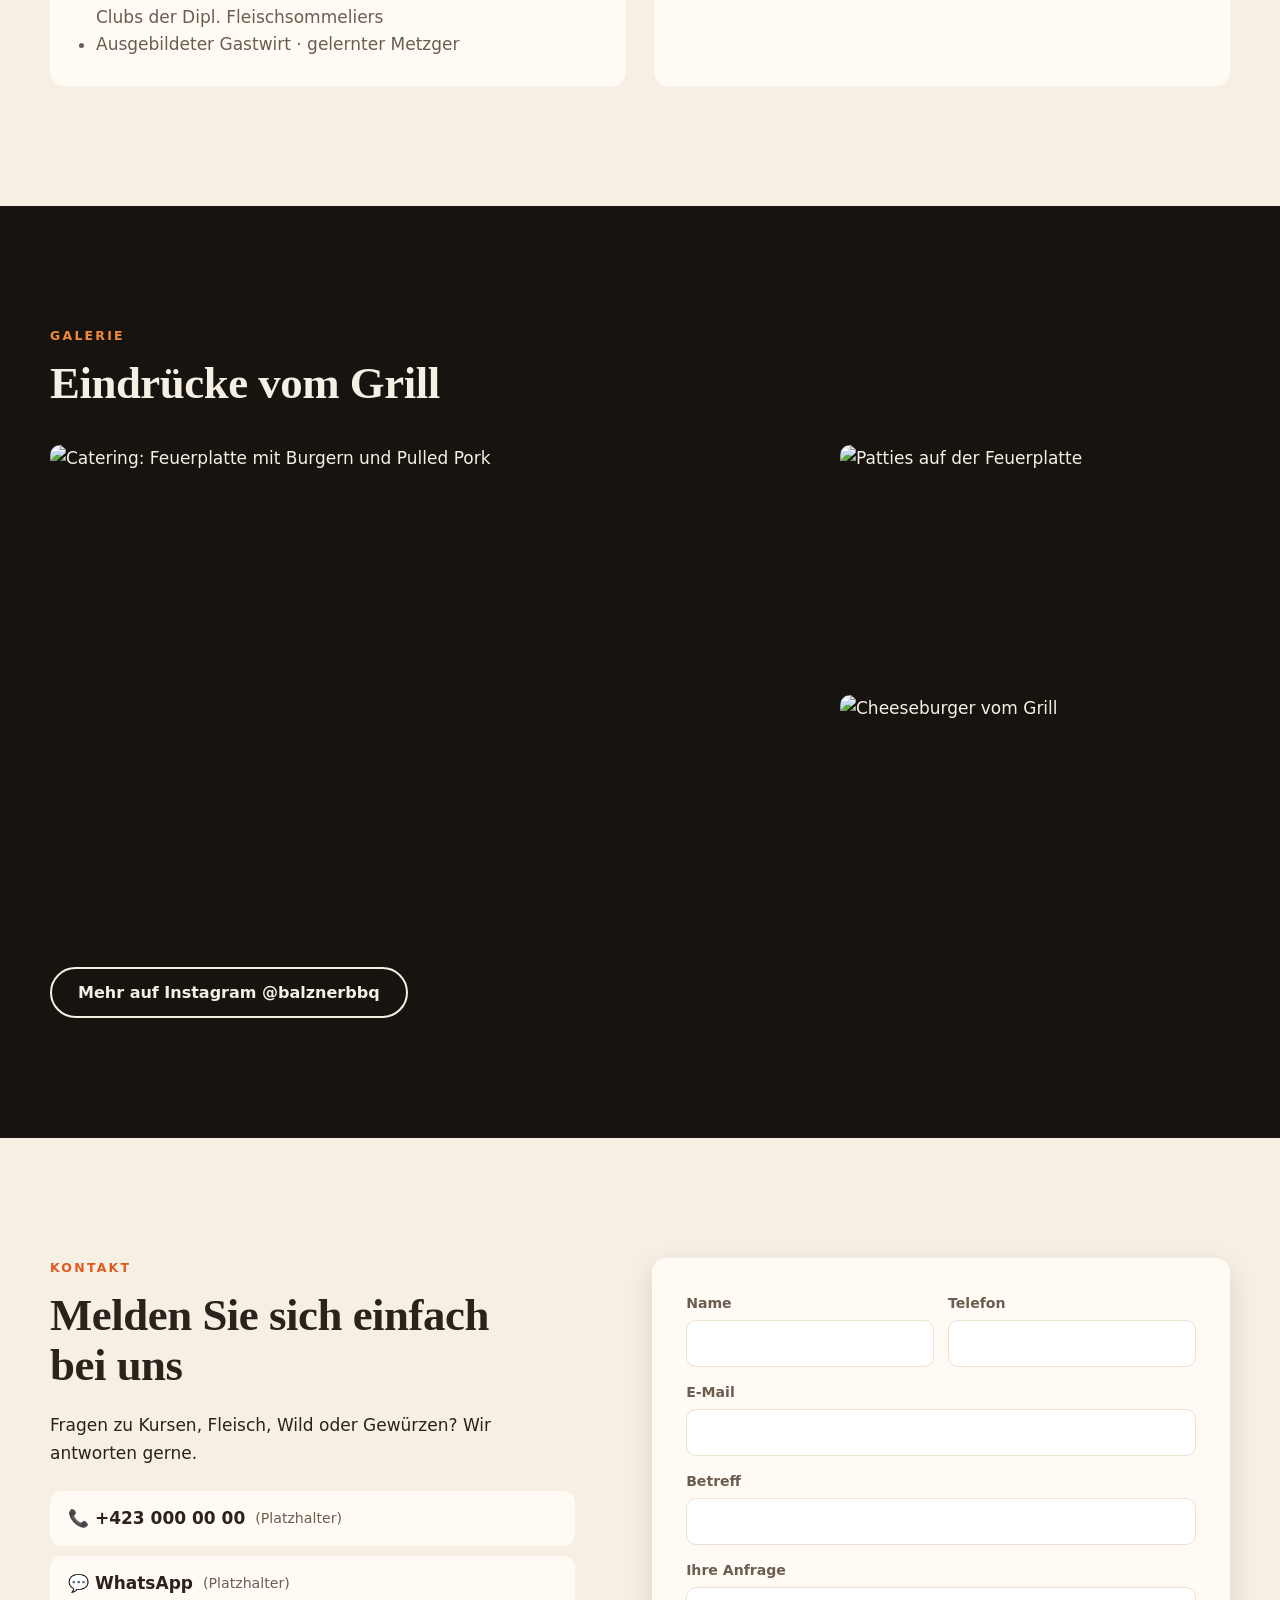
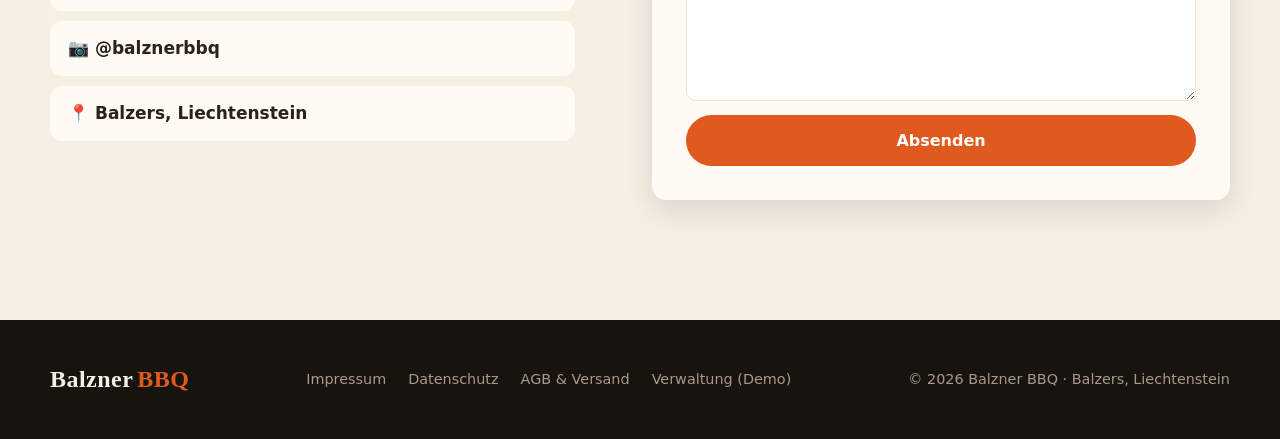
==== commit 81d5f96c: "Rechtstexte ergänzt, Bezahlung auf LiPay und Rechnung umgestellt Handelsregister eingetragen, Gewerb" ====
--- a/index.html
+++ b/index.html
@@ -7,7 +7,7 @@
   <meta name="robots" content="noindex, nofollow">
   <title>Balzner BBQ – Grillcatering, Kurse & Gewürze aus Balzers</title>
   <meta name="description" content="Grillcatering, Grillkurse, Gewürze, Fleisch und Wild aus Balzers, Liechtenstein.">
-  <link rel="stylesheet" href="css/style.css?v=202611101556">
+  <link rel="stylesheet" href="css/style.css?v=202611101603">
 </head>
 <body>
 
@@ -122,7 +122,7 @@
     <div class="wrap">
       <p class="eyebrow">Shop</p>
       <h2>Unsere Gewürze: zum Verschenken oder selbst Verwenden</h2>
-      <p class="sub">Bezahlen mit TWINT, Karte oder auf Rechnung. Versand nach Liechtenstein und in die Schweiz (CHF 9.–, gratis ab CHF 80.–) oder gratis Abholung in Balzers. <a href="agb.html#versand">Versand &amp; Lieferzeit</a></p>
+      <p class="sub">Bezahlen mit LiPay oder auf Rechnung. Versand nach Liechtenstein und in die Schweiz (CHF 9.–, gratis ab CHF 80.–) oder gratis Abholung in Balzers. <a href="agb.html#versand">Versand &amp; Lieferzeit</a></p>
       <div class="produkte" id="produktListe"><!-- wird von js/app.js gefüllt --></div>
     </div>
   </section>
@@ -268,10 +268,10 @@
   <div id="dialogInhalt"></div>
 </dialog>
 
-<script src="js/data.js?v=202611101556"></script>
-<script src="js/store.js?v=202611101556"></script>
-<script src="js/gutschein-pdf.js?v=202611101556"></script>
-<script src="js/hinweis.js?v=202611101556"></script>
-<script src="js/app.js?v=202611101556"></script>
+<script src="js/data.js?v=202611101603"></script>
+<script src="js/store.js?v=202611101603"></script>
+<script src="js/gutschein-pdf.js?v=202611101603"></script>
+<script src="js/hinweis.js?v=202611101603"></script>
+<script src="js/app.js?v=202611101603"></script>
 </body>
 </html>
--- a/css/style.css
+++ b/css/style.css
@@ -248,7 +248,7 @@
 }
 .auswahl:has(input:checked) { border-color: var(--glut); }
 .auswahl input { accent-color: var(--glut); width: 18px; height: 18px; }
-.zahlarten { display: grid; grid-template-columns: repeat(3, 1fr); gap: 8px; margin: 6px 0 4px; }
+.zahlarten { display: grid; grid-template-columns: repeat(2, 1fr); gap: 8px; margin: 6px 0 4px; }
 .zahlart { position: relative; text-align: center; padding: 12px 6px; border-radius: 10px; background: #fff; border: 2px solid var(--creme-2); cursor: pointer; font-weight: 700; font-size: .9rem; }
 .zahlart:has(input:checked) { border-color: var(--glut); }
 .zahlart input { position: absolute; opacity: 0; pointer-events: none; }
